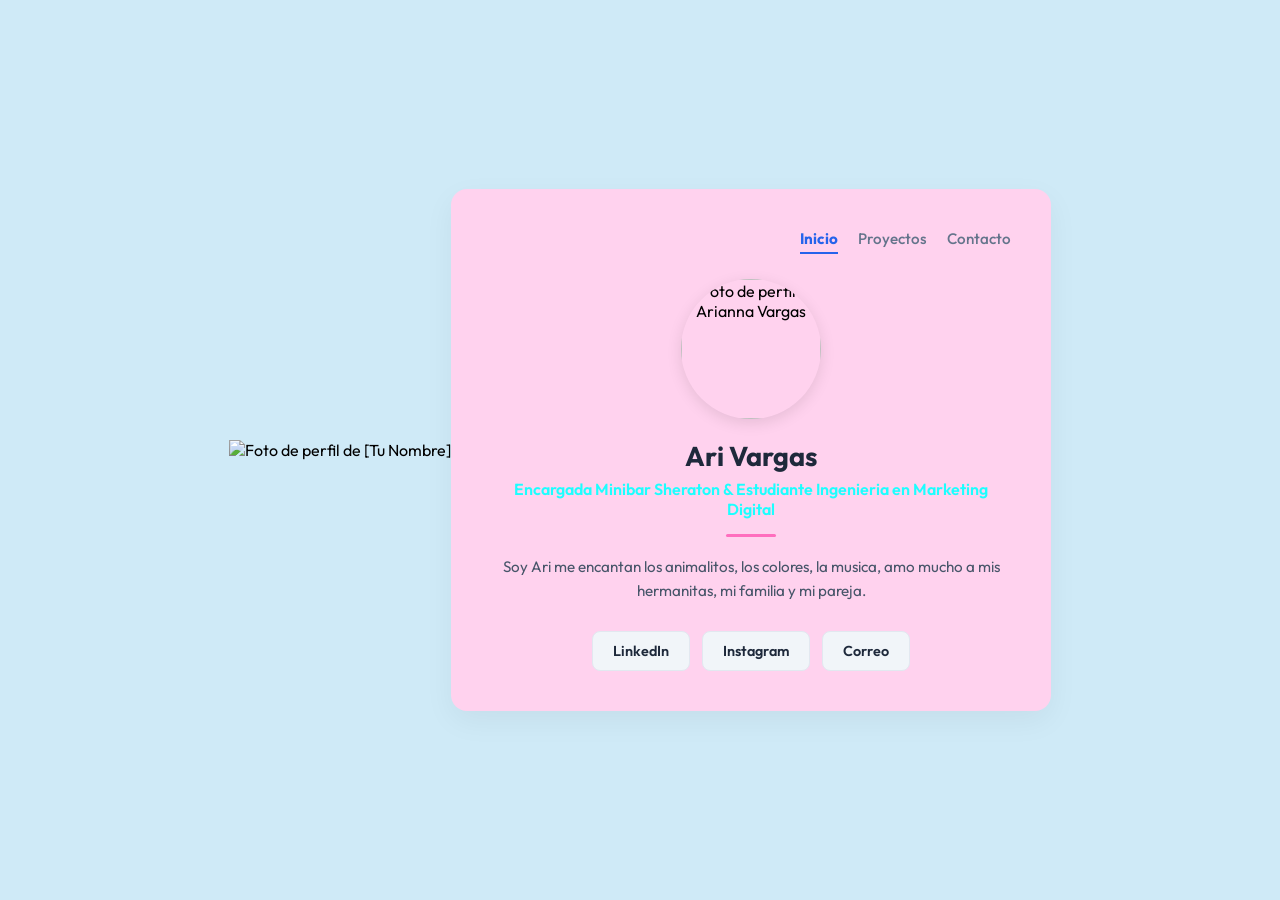
==== index.html @ 576ea756 "feat: agregar foto, datos personales y botones en tarjeta" ====
<img src="img/tu-foto.jpg" alt="Foto de perfil de [Tu Nombre]">


<html lang="es">

<head>
    <meta charset="UTF-8">
    <meta name="viewport" content="width=device-width, initial-scale=1.0">
    <title>Mi Portafolio - Tarjeta de Presentación</title>
    <!-- Vinculación del archivo CSS externo -->
    <link rel="stylesheet" href="css/style.css">
    <!-- Opcional: Tipografía desde Google Fonts (Outfit) -->
    <link rel="preconnect" href="https://fonts.googleapis.com">
    <link rel="preconnect" href="https://fonts.gstatic.com" crossorigin>
    <link href="https://fonts.googleapis.com/css2?family=Outfit:wght@300;400;600;700&display=swap" rel="stylesheet">
</head>

<body>

    <!-- CONTENEDOR CENTRAL (TARJETA) -->
    <main class="card">
        <!-- Menú de Navegación Superior -->
        <nav class="nav-menu">
            <a href="index.html" class="nav-link active">Inicio</a>
            <a href="proyectos.html" class="nav-link">Proyectos</a>
            <a href="contacto.html" class="nav-link">Contacto</a>
        </nav>

        <!-- Foto de perfil -->
        <div id="avatar">
            <img src="img/avatar.jpg" alt="Foto de perfil de Arianna Vargas">
        </div>

        <!-- Nombre, rol y biografía -->
        <div id="bio">
            <h1>Ari Vargas</h1>
            <p class="rol">Encargada Minibar Sheraton & Estudiante Ingenieria en Marketing Digital</p>
            <hr>
            <p class="descripcion">
                Soy Ari me encantan los animalitos, los colores, la musica, amo mucho a mis hermanitas, mi familia y mi
                pareja.

            </p>
        </div>

        <!-- Enlaces y botones -->
        <div id="links">
            <a href="https://linkedin.com" target="_blank" class="btn-link">LinkedIn</a>
            <a href="https://instagram.com" target="_blank" class="btn-link">Instagram</a>
            <a href="mailto:tu-correo@ejemplo.com" class="btn-link">Correo</a>
        </div>




    </main>

</body>

</html>
---- css/style.css ----
/* ==========================================================================
   1. RESET Y ESTILOS GENERALES
   ========================================================================== */
* {
    margin: 0;
    padding: 0;
    box-sizing: border-box;
    /* Permite calcular bordes y paddings dentro del tamaño del elemento */
}

body {
    font-family: 'Outfit', 'Arial', sans-serif;
    background-color: #cfeaf7;
    /* Color de fondo de la página */

    /* ESTRUCTURA DE CENTRADO (FLEXBOX) */
    display: flex;
    justify-content: center;
    /* Centra la tarjeta horizontalmente */
    align-items: center;
    /* Centra la tarjeta verticalmente */

    min-height: 100vh;
    /* Fuerza al body a ocupar todo el alto de la pantalla visible */
    padding: 20px;
    /* Colchón de seguridad para que la tarjeta no choque en celulares */
}

/* ==========================================================================
   2. CONTENEDOR CENTRAL RESPONSIVO (CARD)
   ========================================================================== */
.card {
    background-color: #ffd2ee;

    /* RESPONSIVIDAD */
    width: 90%;
    /* Ocupará el 90% de la pantalla en dispositivos móviles */
    max-width: 600px;
    /* En pantallas grandes, se detendrá y no medirá más de 600px */

    border-radius: 16px;
    box-shadow: 0 10px 30px rgba(0, 0, 0, 0.05);
    /* Sombra suave para dar profundidad */
    padding: 40px;
    text-align: center;
    /* Centra los textos que pongas dentro por defecto */
}

/* ==========================================================================
   3. MENÚ DE NAVEGACIÓN SUPERIOR
   ========================================================================== */
.nav-menu {
    display: flex;
    justify-content: flex-end;
    /* Alinea los enlaces a la derecha */
    gap: 20px;
    /* Espacio entre cada enlace */
    margin-bottom: 25px;
    /* Separación con el avatar */
}

.nav-link {
    text-decoration: none;
    /* Quita el subrayado */
    color: #64748b;
    /* Color gris moderno */
    font-size: 0.95rem;
    font-weight: 500;
    transition: color 0.3s ease;
    padding-bottom: 4px;
}

.nav-link:hover {
    color: #daa6f8;
    /* Color al pasar el mouse */
}

.nav-link.active {
    color: #2563eb;
    font-weight: 700;
    border-bottom: 2px solid #2563eb;
    /* Línea indicadora de página actual */
}

/* ==========================================================================
   4. FOTO DE PERFIL / AVATAR
   ========================================================================== */
#avatar {
    margin: 0 auto 20px;
    /* Centra el contenedor horizontalmente */
    width: 140px;
    /* Tamaño fijo para que no se deforme */
    height: 140px;
}

#avatar img {
    width: 100%;
    height: 100%;
    border-radius: 50%;
    /* Convierte la imagen en círculo perfecto */
    object-fit: cover;
    /* Evita que la foto se estire */
    box-shadow: 0 4px 15px rgba(0, 0, 0, 0.1);
    /* Sombra elegante */
}

/* ==========================================================================
   5. JERARQUÍA DE TEXTOS Y BIOGRAFÍA
   ========================================================================== */
#bio h1 {
    font-size: 1.7rem;
    color: #1e293b;
    /* Azul oscuro / casi negro legible */
    margin-bottom: 6px;
}

#bio .rol {
    font-size: 1rem;
    color: #1cffff;
    /* Color de acento */
    font-weight: 600;
    margin-bottom: 15px;
}

#bio hr {
    width: 50px;
    /* Ancho corto para la línea decorativa */
    height: 3px;
    background-color: #ff6ebe;
    /* Mismo color de acento */
    border: none;
    border-radius: 3px;
    margin: 0 auto 18px;
    /* Centrada */
}

#bio .descripcion {
    font-size: 0.95rem;
    line-height: 1.6;
    /* Espaciado de lectura cómodo */
    color: #475569;
    margin-bottom: 28px;
}

/* ==========================================================================
   6. ENLACES Y BOTONES DE CONTACTO
   ========================================================================== */
#links {
    display: flex;
    justify-content: center;
    gap: 12px;
    flex-wrap: wrap;
}

.btn-link {
    text-decoration: none;
    background-color: #f1f5f9;
    color: #1e293b;
    padding: 10px 20px;
    border-radius: 8px;
    font-size: 0.9rem;
    font-weight: 600;
    border: 1px solid #e2e8f0;
    transition: all 0.3s ease;
}

.btn-link:hover {
    background-color: #ff6ebe;
    /* Combina con tu línea rosada */
    color: #ffffff;
    transform: translateY(-2px);
    box-shadow: 0 4px 12px rgba(255, 110, 190, 0.3);
}
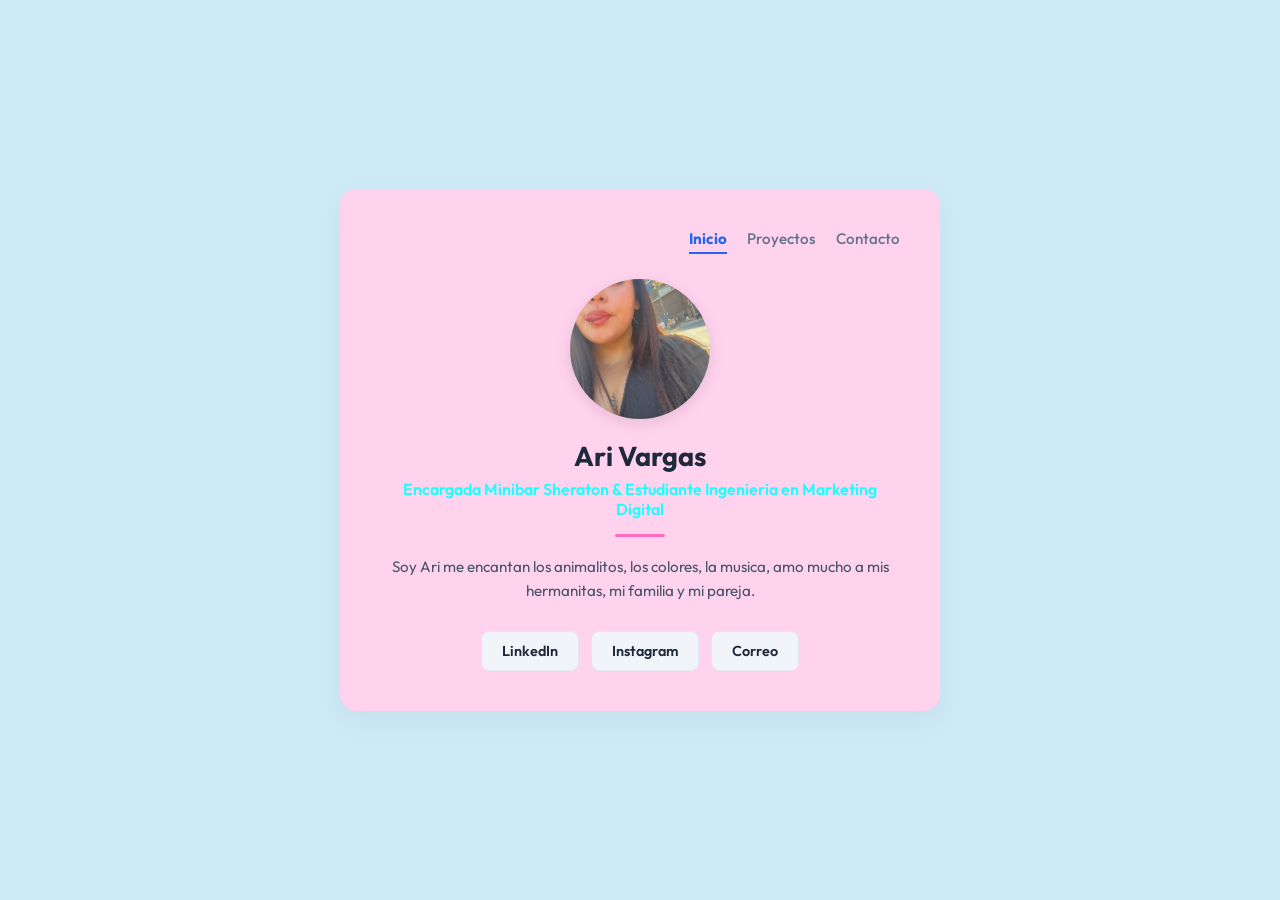
==== commit d1cd2fff: "fix: corregir ruta de foto a avatar.png y limpiar html" ====
--- a/index.html
+++ b/index.html
@@ -1,6 +1,4 @@
-<img src="img/tu-foto.jpg" alt="Foto de perfil de [Tu Nombre]">
-
-
+<!DOCTYPE html>
 <html lang="es">
 
 <head>
@@ -28,7 +26,7 @@
 
         <!-- Foto de perfil -->
         <div id="avatar">
-            <img src="img/avatar.jpg" alt="Foto de perfil de Arianna Vargas">
+            <img src="img/avatar.png" alt="Foto de perfil de Arianna Vargas">
         </div>
 
         <!-- Nombre, rol y biografía -->
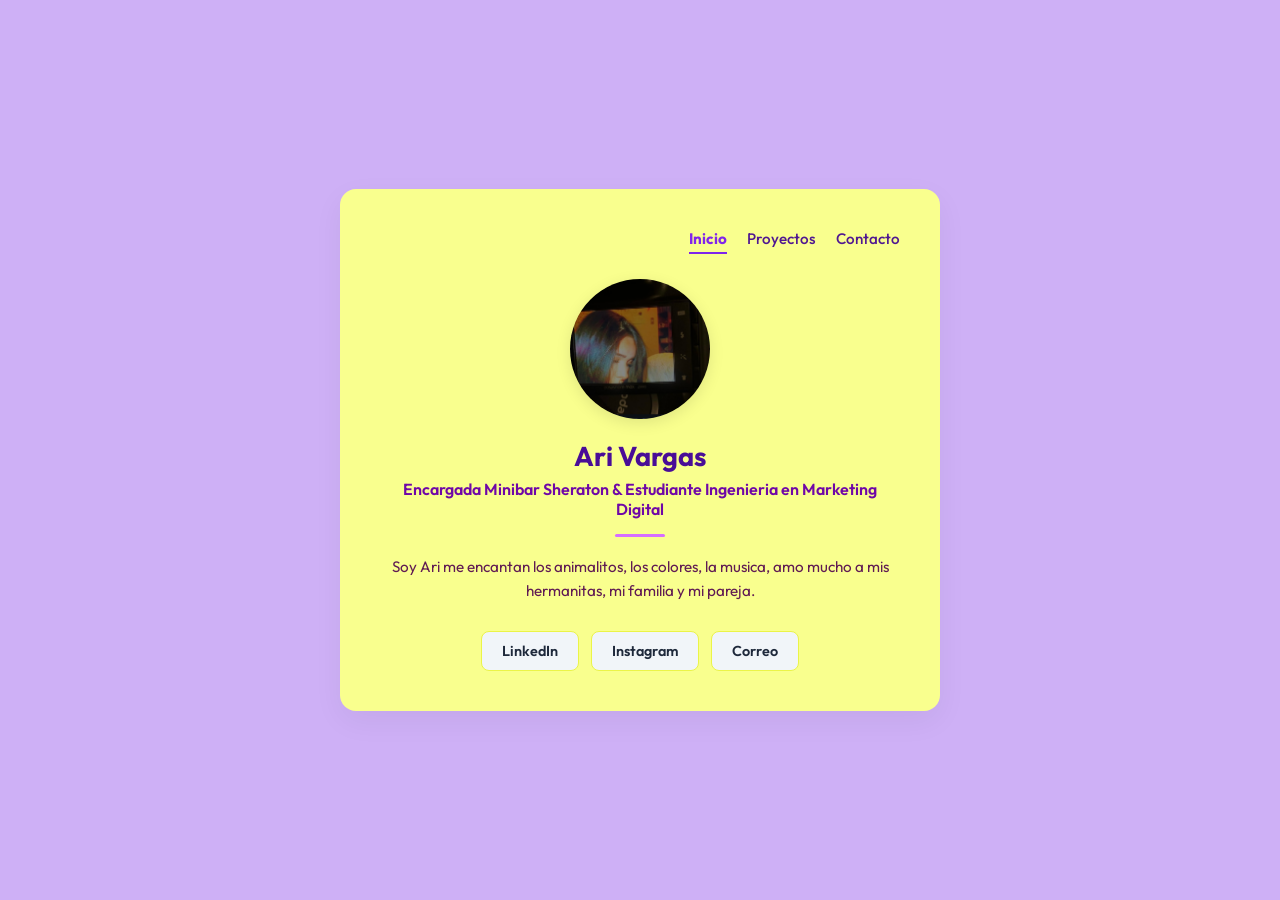
==== commit ee929bc1: "Actualizar colores, enlaces y foto de perfil" ====
--- a/index.html
+++ b/index.html
@@ -26,7 +26,7 @@
 
         <!-- Foto de perfil -->
         <div id="avatar">
-            <img src="img/avatar.png" alt="Foto de perfil de Arianna Vargas">
+            <img src="img/avatar.jpeg" alt="Foto de perfil de Arianna Vargas">
         </div>
 
         <!-- Nombre, rol y biografía -->
@@ -43,9 +43,10 @@
 
         <!-- Enlaces y botones -->
         <div id="links">
-            <a href="https://linkedin.com" target="_blank" class="btn-link">LinkedIn</a>
-            <a href="https://instagram.com" target="_blank" class="btn-link">Instagram</a>
-            <a href="mailto:tu-correo@ejemplo.com" class="btn-link">Correo</a>
+            <a href="https://www.linkedin.com/in/arianna-vargas-jiménez-210b1036b/" target="_blank"
+                class="btn-link">LinkedIn</a>
+            <a href="https://www.instagram.com/mnk.arii/" target="_blank" class="btn-link">Instagram</a>
+            <a href="mailto:ariannavargas1203@gmail.com" class="btn-link">Correo</a>
         </div>
 
 
--- a/css/style.css
+++ b/css/style.css
@@ -10,7 +10,7 @@
 
 body {
     font-family: 'Outfit', 'Arial', sans-serif;
-    background-color: #cfeaf7;
+    background-color: #ceb0f6;
     /* Color de fondo de la página */
 
     /* ESTRUCTURA DE CENTRADO (FLEXBOX) */
@@ -30,7 +30,7 @@
    2. CONTENEDOR CENTRAL RESPONSIVO (CARD)
    ========================================================================== */
 .card {
-    background-color: #ffd2ee;
+    background-color: #f9ff8e;
 
     /* RESPONSIVIDAD */
     width: 90%;
@@ -62,7 +62,7 @@
 .nav-link {
     text-decoration: none;
     /* Quita el subrayado */
-    color: #64748b;
+    color: #501891;
     /* Color gris moderno */
     font-size: 0.95rem;
     font-weight: 500;
@@ -71,14 +71,14 @@
 }
 
 .nav-link:hover {
-    color: #daa6f8;
+    color: #dffb83;
     /* Color al pasar el mouse */
 }
 
 .nav-link.active {
-    color: #2563eb;
+    color: #8125eb;
     font-weight: 700;
-    border-bottom: 2px solid #2563eb;
+    border-bottom: 2px solid #7e25eb;
     /* Línea indicadora de página actual */
 }
 
@@ -109,14 +109,14 @@
    ========================================================================== */
 #bio h1 {
     font-size: 1.7rem;
-    color: #1e293b;
+    color: #490d97;
     /* Azul oscuro / casi negro legible */
     margin-bottom: 6px;
 }
 
 #bio .rol {
     font-size: 1rem;
-    color: #1cffff;
+    color: #6f07a7;
     /* Color de acento */
     font-weight: 600;
     margin-bottom: 15px;
@@ -126,7 +126,7 @@
     width: 50px;
     /* Ancho corto para la línea decorativa */
     height: 3px;
-    background-color: #ff6ebe;
+    background-color: #d66eff;
     /* Mismo color de acento */
     border: none;
     border-radius: 3px;
@@ -138,7 +138,7 @@
     font-size: 0.95rem;
     line-height: 1.6;
     /* Espaciado de lectura cómodo */
-    color: #475569;
+    color: #601b53;
     margin-bottom: 28px;
 }
 
@@ -160,12 +160,12 @@
     border-radius: 8px;
     font-size: 0.9rem;
     font-weight: 600;
-    border: 1px solid #e2e8f0;
+    border: 1px solid #ebf448;
     transition: all 0.3s ease;
 }
 
 .btn-link:hover {
-    background-color: #ff6ebe;
+    background-color: #5c0c63;
     /* Combina con tu línea rosada */
     color: #ffffff;
     transform: translateY(-2px);
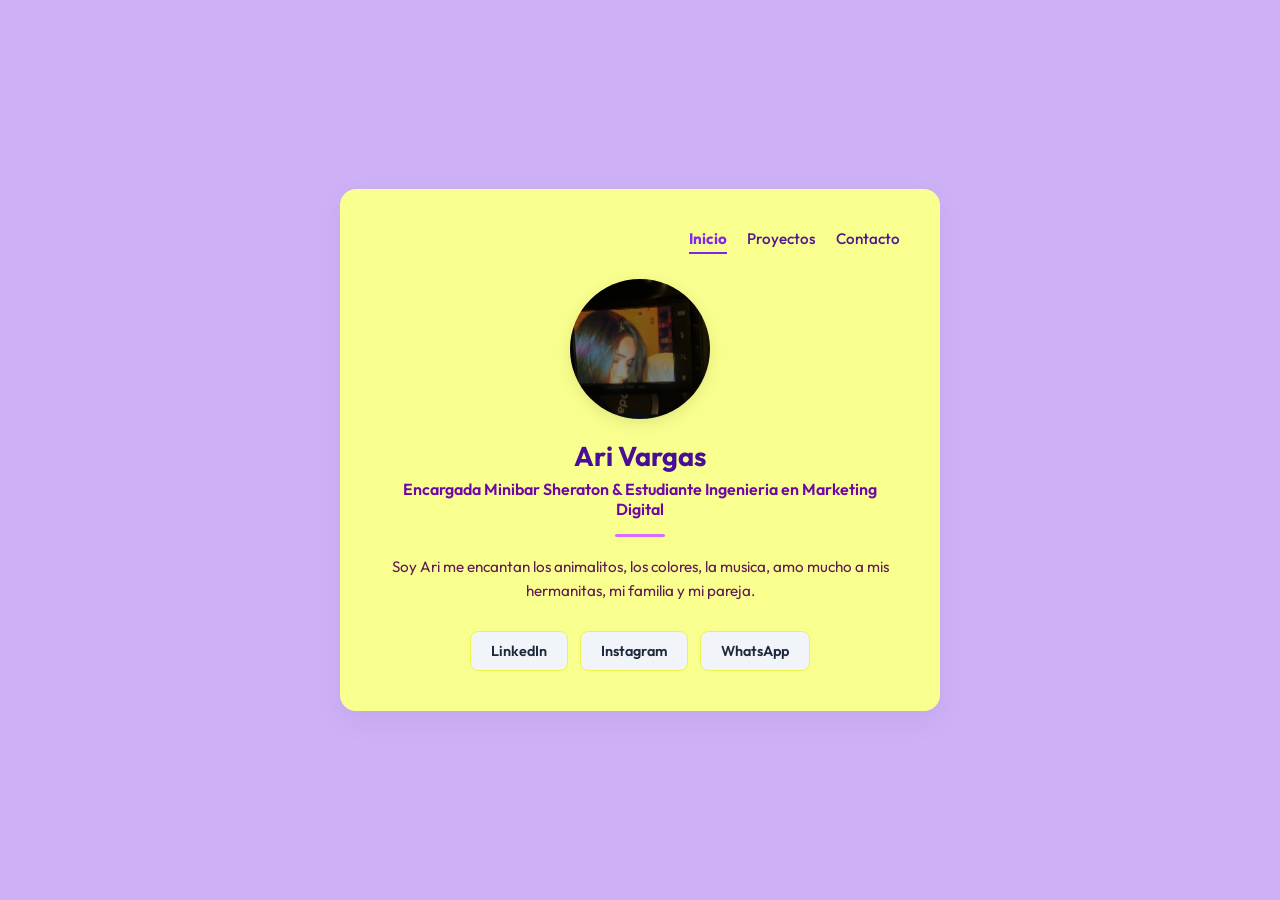
==== commit 67d19fe4: "actualizar estilos y enlaces" ====
--- a/index.html
+++ b/index.html
@@ -46,7 +46,7 @@
             <a href="https://www.linkedin.com/in/arianna-vargas-jiménez-210b1036b/" target="_blank"
                 class="btn-link">LinkedIn</a>
             <a href="https://www.instagram.com/mnk.arii/" target="_blank" class="btn-link">Instagram</a>
-            <a href="mailto:ariannavargas1203@gmail.com" class="btn-link">Correo</a>
+            <a href="https://wa.me/56926053711" target="_blank" class="btn-link">WhatsApp</a>
         </div>
 
 
--- a/css/style.css
+++ b/css/style.css
@@ -1,173 +1,390 @@
-/* ==========================================================================
-   1. RESET Y ESTILOS GENERALES
-   ========================================================================== */
-* {
-    margin: 0;
-    padding: 0;
-    box-sizing: border-box;
-    /* Permite calcular bordes y paddings dentro del tamaño del elemento */
-}
-
-body {
-    font-family: 'Outfit', 'Arial', sans-serif;
-    background-color: #ceb0f6;
-    /* Color de fondo de la página */
-
-    /* ESTRUCTURA DE CENTRADO (FLEXBOX) */
-    display: flex;
-    justify-content: center;
-    /* Centra la tarjeta horizontalmente */
-    align-items: center;
-    /* Centra la tarjeta verticalmente */
-
-    min-height: 100vh;
-    /* Fuerza al body a ocupar todo el alto de la pantalla visible */
-    padding: 20px;
-    /* Colchón de seguridad para que la tarjeta no choque en celulares */
-}
-
-/* ==========================================================================
-   2. CONTENEDOR CENTRAL RESPONSIVO (CARD)
-   ========================================================================== */
-.card {
-    background-color: #f9ff8e;
-
-    /* RESPONSIVIDAD */
-    width: 90%;
-    /* Ocupará el 90% de la pantalla en dispositivos móviles */
-    max-width: 600px;
-    /* En pantallas grandes, se detendrá y no medirá más de 600px */
-
-    border-radius: 16px;
-    box-shadow: 0 10px 30px rgba(0, 0, 0, 0.05);
-    /* Sombra suave para dar profundidad */
-    padding: 40px;
-    text-align: center;
-    /* Centra los textos que pongas dentro por defecto */
-}
-
-/* ==========================================================================
-   3. MENÚ DE NAVEGACIÓN SUPERIOR
-   ========================================================================== */
-.nav-menu {
-    display: flex;
-    justify-content: flex-end;
-    /* Alinea los enlaces a la derecha */
-    gap: 20px;
-    /* Espacio entre cada enlace */
-    margin-bottom: 25px;
-    /* Separación con el avatar */
-}
-
-.nav-link {
-    text-decoration: none;
-    /* Quita el subrayado */
-    color: #501891;
-    /* Color gris moderno */
-    font-size: 0.95rem;
-    font-weight: 500;
-    transition: color 0.3s ease;
-    padding-bottom: 4px;
-}
-
-.nav-link:hover {
-    color: #dffb83;
-    /* Color al pasar el mouse */
-}
-
-.nav-link.active {
-    color: #8125eb;
-    font-weight: 700;
-    border-bottom: 2px solid #7e25eb;
-    /* Línea indicadora de página actual */
-}
-
-/* ==========================================================================
-   4. FOTO DE PERFIL / AVATAR
-   ========================================================================== */
-#avatar {
-    margin: 0 auto 20px;
-    /* Centra el contenedor horizontalmente */
-    width: 140px;
-    /* Tamaño fijo para que no se deforme */
-    height: 140px;
-}
-
-#avatar img {
-    width: 100%;
-    height: 100%;
-    border-radius: 50%;
-    /* Convierte la imagen en círculo perfecto */
-    object-fit: cover;
-    /* Evita que la foto se estire */
-    box-shadow: 0 4px 15px rgba(0, 0, 0, 0.1);
-    /* Sombra elegante */
-}
-
-/* ==========================================================================
-   5. JERARQUÍA DE TEXTOS Y BIOGRAFÍA
-   ========================================================================== */
-#bio h1 {
-    font-size: 1.7rem;
-    color: #490d97;
-    /* Azul oscuro / casi negro legible */
-    margin-bottom: 6px;
-}
-
-#bio .rol {
-    font-size: 1rem;
-    color: #6f07a7;
-    /* Color de acento */
-    font-weight: 600;
-    margin-bottom: 15px;
-}
-
-#bio hr {
-    width: 50px;
-    /* Ancho corto para la línea decorativa */
-    height: 3px;
-    background-color: #d66eff;
-    /* Mismo color de acento */
-    border: none;
-    border-radius: 3px;
-    margin: 0 auto 18px;
-    /* Centrada */
-}
-
-#bio .descripcion {
-    font-size: 0.95rem;
-    line-height: 1.6;
-    /* Espaciado de lectura cómodo */
-    color: #601b53;
-    margin-bottom: 28px;
-}
-
-/* ==========================================================================
-   6. ENLACES Y BOTONES DE CONTACTO
-   ========================================================================== */
-#links {
-    display: flex;
-    justify-content: center;
-    gap: 12px;
-    flex-wrap: wrap;
-}
-
-.btn-link {
-    text-decoration: none;
-    background-color: #f1f5f9;
-    color: #1e293b;
-    padding: 10px 20px;
-    border-radius: 8px;
-    font-size: 0.9rem;
-    font-weight: 600;
-    border: 1px solid #ebf448;
-    transition: all 0.3s ease;
-}
-
-.btn-link:hover {
-    background-color: #5c0c63;
-    /* Combina con tu línea rosada */
-    color: #ffffff;
-    transform: translateY(-2px);
-    box-shadow: 0 4px 12px rgba(255, 110, 190, 0.3);
-}+/* ==========================================================================
+   1. RESET Y ESTILOS GENERALES
+   ========================================================================== */
+* {
+    margin: 0;
+    padding: 0;
+    box-sizing: border-box;
+    /* Permite calcular bordes y paddings dentro del tamaño del elemento */
+}
+
+body {
+    font-family: 'Outfit', 'Arial', sans-serif;
+    background-color: #ceb0f6;
+    /* Color de fondo de la página */
+
+    /* ESTRUCTURA DE CENTRADO (FLEXBOX) */
+    display: flex;
+    justify-content: center;
+    /* Centra la tarjeta horizontalmente */
+    align-items: center;
+    /* Centra la tarjeta verticalmente */
+
+    min-height: 100vh;
+    /* Fuerza al body a ocupar todo el alto de la pantalla visible */
+    padding: 20px;
+    /* Colchón de seguridad para que la tarjeta no choque en celulares */
+}
+
+/* ==========================================================================
+   2. CONTENEDOR CENTRAL RESPONSIVO (CARD)
+   ========================================================================== */
+.card {
+    background-color: #f9ff8e;
+
+    /* RESPONSIVIDAD */
+    width: 90%;
+    /* Ocupará el 90% de la pantalla en dispositivos móviles */
+    max-width: 600px;
+    /* En pantallas grandes, se detendrá y no medirá más de 600px */
+
+    border-radius: 16px;
+    box-shadow: 0 10px 30px rgba(0, 0, 0, 0.05);
+    /* Sombra suave para dar profundidad */
+    padding: 40px;
+    text-align: center;
+    /* Centra los textos que pongas dentro por defecto */
+}
+
+/* ==========================================================================
+   3. MENÚ DE NAVEGACIÓN SUPERIOR
+   ========================================================================== */
+.nav-menu {
+    display: flex;
+    justify-content: flex-end;
+    /* Alinea los enlaces a la derecha */
+    gap: 20px;
+    /* Espacio entre cada enlace */
+    margin-bottom: 25px;
+    /* Separación con el avatar */
+}
+
+.nav-link {
+    text-decoration: none;
+    /* Quita el subrayado */
+    color: #501891;
+    /* Color gris moderno */
+    font-size: 0.95rem;
+    font-weight: 500;
+    transition: color 0.3s ease;
+    padding-bottom: 4px;
+}
+
+.nav-link:hover {
+    color: #dffb83;
+    /* Color al pasar el mouse */
+}
+
+.nav-link.active {
+    color: #8125eb;
+    font-weight: 700;
+    border-bottom: 2px solid #7e25eb;
+    /* Línea indicadora de página actual */
+}
+
+/* ==========================================================================
+   4. FOTO DE PERFIL / AVATAR
+   ========================================================================== */
+#avatar {
+    margin: 0 auto 20px;
+    /* Centra el contenedor horizontalmente */
+    width: 140px;
+    /* Tamaño fijo para que no se deforme */
+    height: 140px;
+}
+
+#avatar img {
+    width: 100%;
+    height: 100%;
+    border-radius: 50%;
+    /* Convierte la imagen en círculo perfecto */
+    object-fit: cover;
+    /* Evita que la foto se estire */
+    box-shadow: 0 4px 15px rgba(0, 0, 0, 0.1);
+    /* Sombra elegante */
+}
+
+/* ==========================================================================
+   5. JERARQUÍA DE TEXTOS Y BIOGRAFÍA
+   ========================================================================== */
+#bio h1 {
+    font-size: 1.7rem;
+    color: #490d97;
+    /* Azul oscuro / casi negro legible */
+    margin-bottom: 6px;
+}
+
+#bio .rol {
+    font-size: 1rem;
+    color: #6f07a7;
+    /* Color de acento */
+    font-weight: 600;
+    margin-bottom: 15px;
+}
+
+#bio hr {
+    width: 50px;
+    /* Ancho corto para la línea decorativa */
+    height: 3px;
+    background-color: #d66eff;
+    /* Mismo color de acento */
+    border: none;
+    border-radius: 3px;
+    margin: 0 auto 18px;
+    /* Centrada */
+}
+
+#bio .descripcion {
+    font-size: 0.95rem;
+    line-height: 1.6;
+    /* Espaciado de lectura cómodo */
+    color: #601b53;
+    margin-bottom: 28px;
+}
+
+/* ==========================================================================
+   6. ENLACES Y BOTONES DE CONTACTO
+   ========================================================================== */
+#links {
+    display: flex;
+    justify-content: center;
+    gap: 12px;
+    flex-wrap: wrap;
+}
+
+.btn-link {
+    text-decoration: none;
+    background-color: #f1f5f9;
+    color: #1e293b;
+    padding: 10px 20px;
+    border-radius: 8px;
+    font-size: 0.9rem;
+    font-weight: 600;
+    border: 1px solid #ebf448;
+    transition: all 0.3s ease;
+}
+
+.btn-link:hover {
+    background-color: #5c0c63;
+    /* Combina con tu línea rosada */
+    color: #ffffff;
+    transform: translateY(-2px);
+    box-shadow: 0 4px 12px rgba(255, 110, 190, 0.3);
+}
+
+/* ==========================================================================
+   7. SECCIÓN DE PROYECTOS (proyectos.html)
+   ========================================================================== */
+.card-proyectos {
+    max-width: 950px;
+    width: 95%;
+    margin: 20px auto;
+}
+
+.projects-container h2 {
+    font-size: 1.8rem;
+    color: #490d97;
+    margin-bottom: 8px;
+}
+
+.projects-container hr.divider {
+    width: 60px;
+    height: 3px;
+    background-color: #d66eff;
+    border: none;
+    border-radius: 3px;
+    margin: 0 auto 16px;
+}
+
+.section-desc {
+    font-size: 0.95rem;
+    color: #601b53;
+    line-height: 1.5;
+    max-width: 650px;
+    margin: 0 auto 28px;
+}
+
+/* Cuadrícula de proyectos */
+.projects-grid {
+    display: grid;
+    grid-template-columns: repeat(auto-fit, minmax(260px, 1fr));
+    gap: 22px;
+    text-align: left;
+}
+
+/* Tarjeta individual de proyecto */
+.project-card {
+    background-color: #ffffff;
+    border-radius: 14px;
+    overflow: hidden;
+    box-shadow: 0 5px 20px rgba(80, 24, 145, 0.08);
+    display: flex;
+    flex-direction: column;
+    transition: transform 0.3s ease, box-shadow 0.3s ease;
+    border: 1px solid rgba(214, 110, 255, 0.2);
+}
+
+.project-card:hover {
+    transform: translateY(-6px);
+    box-shadow: 0 12px 30px rgba(80, 24, 145, 0.16);
+}
+
+.project-card img {
+    width: 100%;
+    height: 170px;
+    object-fit: cover;
+    display: block;
+    transition: transform 0.4s ease;
+}
+
+.project-card:hover img {
+    transform: scale(1.02);
+}
+
+.project-info {
+    padding: 20px;
+    display: flex;
+    flex-direction: column;
+    flex-grow: 1;
+    justify-content: space-between;
+}
+
+.project-tag {
+    display: inline-block;
+    align-self: flex-start;
+    background-color: #f1e4ff;
+    color: #6f07a7;
+    font-size: 0.75rem;
+    font-weight: 700;
+    padding: 3px 10px;
+    border-radius: 12px;
+    margin-bottom: 10px;
+    text-transform: uppercase;
+    letter-spacing: 0.5px;
+}
+
+.project-info h3 {
+    font-size: 1.15rem;
+    color: #490d97;
+    margin-bottom: 8px;
+    line-height: 1.3;
+}
+
+.project-info p {
+    font-size: 0.88rem;
+    color: #601b53;
+    line-height: 1.55;
+    margin-bottom: 18px;
+    flex-grow: 1;
+}
+
+.project-card .btn-link {
+    align-self: stretch;
+    text-align: center;
+    display: block;
+}
+
+/* ==========================================================================
+   8. SECCIÓN DE CONTACTO (contacto.html)
+   ========================================================================== */
+.card-contacto {
+    max-width: 600px;
+    width: 90%;
+}
+
+.contact-container h2 {
+    font-size: 1.8rem;
+    color: #490d97;
+    margin-bottom: 8px;
+}
+
+.contact-container hr.divider {
+    width: 60px;
+    height: 3px;
+    background-color: #d66eff;
+    border: none;
+    border-radius: 3px;
+    margin: 0 auto 16px;
+}
+
+.contact-form {
+    display: flex;
+    flex-direction: column;
+    gap: 16px;
+    text-align: left;
+    margin-top: 20px;
+}
+
+.form-group {
+    display: flex;
+    flex-direction: column;
+    gap: 6px;
+}
+
+.form-group label {
+    font-size: 0.9rem;
+    font-weight: 600;
+    color: #490d97;
+}
+
+.form-group input,
+.form-group textarea {
+    width: 100%;
+    padding: 12px 14px;
+    border-radius: 8px;
+    border: 1px solid #d4c2ee;
+    font-family: 'Outfit', sans-serif;
+    font-size: 0.95rem;
+    background-color: #ffffff;
+    color: #333333;
+    transition: border-color 0.3s ease, box-shadow 0.3s ease;
+}
+
+.form-group input:focus,
+.form-group textarea:focus {
+    outline: none;
+    border-color: #8125eb;
+    box-shadow: 0 0 0 3px rgba(129, 37, 235, 0.2);
+}
+
+.btn-submit {
+    background-color: #6f07a7;
+    color: #ffffff;
+    padding: 12px 24px;
+    border: none;
+    border-radius: 8px;
+    font-size: 0.95rem;
+    font-weight: 600;
+    cursor: pointer;
+    transition: background-color 0.3s ease, transform 0.2s ease, box-shadow 0.3s ease;
+    margin-top: 8px;
+}
+
+.btn-submit:hover {
+    background-color: #501891;
+    transform: translateY(-2px);
+    box-shadow: 0 6px 15px rgba(80, 24, 145, 0.3);
+}
+
+/* ==========================================================================
+   9. RESPONSIVE DESIGN
+   ========================================================================== */
+@media (max-width: 768px) {
+    body {
+        padding: 12px;
+    }
+
+    .card {
+        padding: 28px 20px;
+        width: 100%;
+    }
+
+    .nav-menu {
+        justify-content: center;
+        gap: 15px;
+    }
+
+    .projects-grid {
+        grid-template-columns: 1fr;
+    }
+}
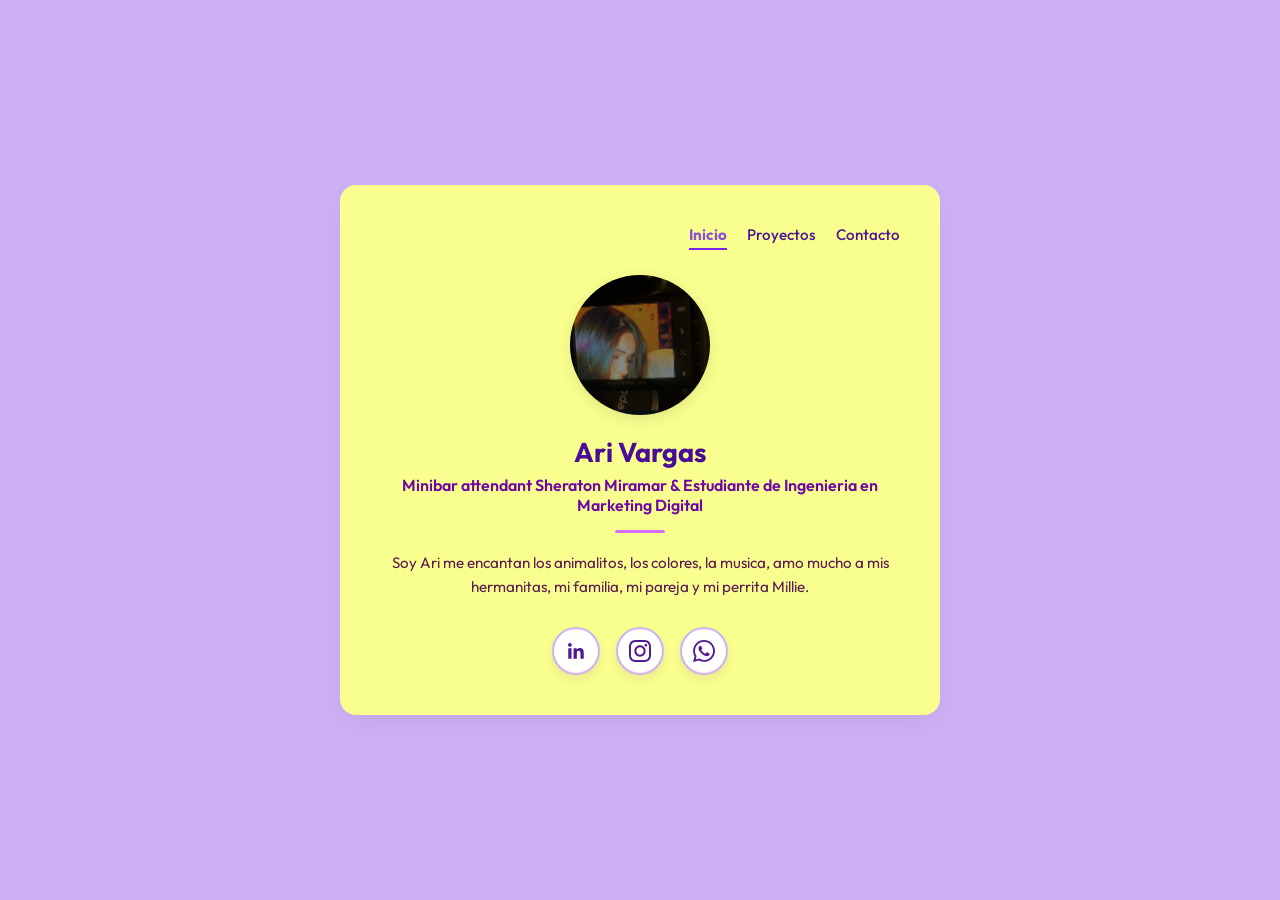
==== commit e5975140: "Actualizar biografia, proyectos y agregar botones circulares de redes sociales" ====
--- a/index.html
+++ b/index.html
@@ -32,21 +32,38 @@
         <!-- Nombre, rol y biografía -->
         <div id="bio">
             <h1>Ari Vargas</h1>
-            <p class="rol">Encargada Minibar Sheraton & Estudiante Ingenieria en Marketing Digital</p>
+            <p class="rol">Minibar attendant Sheraton Miramar & Estudiante de Ingenieria en Marketing Digital</p>
             <hr>
             <p class="descripcion">
-                Soy Ari me encantan los animalitos, los colores, la musica, amo mucho a mis hermanitas, mi familia y mi
-                pareja.
+                Soy Ari me encantan los animalitos, los colores, la musica, amo mucho a mis hermanitas, mi familia, mi
+                pareja y mi perrita Millie.
 
             </p>
         </div>
 
-        <!-- Enlaces y botones -->
+        <!-- Enlaces y botones de redes sociales -->
         <div id="links">
             <a href="https://www.linkedin.com/in/arianna-vargas-jiménez-210b1036b/" target="_blank"
-                class="btn-link">LinkedIn</a>
-            <a href="https://www.instagram.com/mnk.arii/" target="_blank" class="btn-link">Instagram</a>
-            <a href="https://wa.me/56926053711" target="_blank" class="btn-link">WhatsApp</a>
+                class="btn-social linkedin" aria-label="LinkedIn" title="LinkedIn">
+                <svg xmlns="http://www.w3.org/2000/svg" width="22" height="22" viewBox="0 0 24 24" fill="currentColor">
+                    <path
+                        d="M20.447 20.452h-3.554v-5.569c0-1.328-.027-3.037-1.852-3.037-1.853 0-2.136 1.445-2.136 2.939v5.667H9.351V9h3.414v1.561h.046c.477-.9 1.637-1.85 3.37-1.85 3.601 0 4.267 2.37 4.267 5.455v6.286zM5.337 7.433c-1.144 0-2.063-.926-2.063-2.065 0-1.138.92-2.063 2.063-2.063 1.14 0 2.064.925 2.064 2.063 0 1.139-.925 2.065-2.064 2.065zm1.782 13.019H3.555V9h3.564v11.452z" />
+                </svg>
+            </a>
+            <a href="https://www.instagram.com/mnk.arii/" target="_blank" class="btn-social instagram"
+                aria-label="Instagram" title="Instagram">
+                <svg xmlns="http://www.w3.org/2000/svg" width="22" height="22" viewBox="0 0 24 24" fill="currentColor">
+                    <path
+                        d="M12 2.163c3.204 0 3.584.012 4.85.07 3.252.148 4.771 1.691 4.919 4.919.058 1.265.069 1.645.069 4.849 0 3.205-.012 3.584-.069 4.849-.149 3.225-1.664 4.771-4.919 4.919-1.266.058-1.644.07-4.85.07-3.204 0-3.584-.012-4.849-.07-3.26-.149-4.771-1.699-4.919-4.92-.058-1.265-.07-1.644-.07-4.849 0-3.204.013-3.583.07-4.849.149-3.227 1.664-4.771 4.919-4.919 1.266-.057 1.645-.069 4.849-.069zm0-2.163c-3.259 0-3.667.014-4.947.072-4.358.2-6.78 2.618-6.98 6.98-.059 1.281-.073 1.689-.073 4.948 0 3.259.014 3.668.072 4.948.2 4.358 2.618 6.78 6.98 6.98 1.281.058 1.689.072 4.948.072 3.259 0 3.668-.014 4.948-.072 4.354-.2 6.782-2.618 6.979-6.98.059-1.28.073-1.689.073-4.948 0-3.259-.014-3.667-.072-4.947-.196-4.354-2.617-6.78-6.979-6.98-1.281-.059-1.69-.073-4.949-.073zm0 5.838c-3.403 0-6.162 2.759-6.162 6.162s2.759 6.163 6.162 6.163 6.162-2.759 6.162-6.163c0-3.403-2.759-6.162-6.162-6.162zm0 10.162c-2.209 0-4-1.79-4-4 0-2.209 1.791-4 4-4s4 1.791 4 4c0 2.21-1.791 4-4 4zm6.406-11.845c-.796 0-1.441.645-1.441 1.44s.645 1.44 1.441 1.44c.795 0 1.439-.645 1.439-1.44s-.644-1.44-1.439-1.44z" />
+                </svg>
+            </a>
+            <a href="https://wa.me/56926053711" target="_blank" class="btn-social whatsapp" aria-label="WhatsApp"
+                title="WhatsApp">
+                <svg xmlns="http://www.w3.org/2000/svg" width="22" height="22" viewBox="0 0 24 24" fill="currentColor">
+                    <path
+                        d="M.057 24l1.687-6.163c-1.041-1.804-1.588-3.849-1.587-5.946.003-6.556 5.338-11.891 11.893-11.891 3.181.001 6.167 1.24 8.413 3.488 2.245 2.248 3.481 5.236 3.48 8.414-.003 6.557-5.338 11.892-11.893 11.892-1.99-.001-3.951-.5-5.688-1.448l-6.305 1.654zm6.597-3.807c1.676.995 3.276 1.591 5.392 1.592 5.448 0 9.886-4.434 9.889-9.885.002-5.462-4.415-9.89-9.881-9.892-5.452 0-9.887 4.434-9.889 9.884-.001 2.225.651 3.891 1.746 5.634l-.999 3.648 3.742-.981zm11.387-5.464c-.074-.124-.272-.198-.57-.347-.297-.149-1.758-.868-2.031-.967-.272-.099-.47-.149-.669.149-.198.297-.768.967-.941 1.165-.173.198-.347.223-.644.074-.297-.149-1.255-.462-2.39-1.475-.883-.788-1.48-1.761-1.653-2.059-.173-.297-.018-.458.13-.606.134-.133.297-.347.446-.521.151-.172.2-.296.3-.495.099-.198.05-.372-.025-.521-.075-.148-.669-1.611-.916-2.206-.242-.579-.487-.501-.669-.51l-.57-.01c-.198 0-.52.074-.792.372s-1.04 1.016-1.04 2.479 1.065 2.876 1.213 3.074c.149.198 2.095 3.2 5.076 4.487.709.306 1.263.489 1.694.626.712.226 1.36.194 1.872.118.571-.085 1.758-.719 2.006-1.413.248-.695.248-1.29.173-1.414z" />
+                </svg>
+            </a>
         </div>
 
 
--- a/css/style.css
+++ b/css/style.css
@@ -1,390 +1,438 @@
-/* ==========================================================================
-   1. RESET Y ESTILOS GENERALES
-   ========================================================================== */
-* {
-    margin: 0;
-    padding: 0;
-    box-sizing: border-box;
-    /* Permite calcular bordes y paddings dentro del tamaño del elemento */
-}
-
-body {
-    font-family: 'Outfit', 'Arial', sans-serif;
-    background-color: #ceb0f6;
-    /* Color de fondo de la página */
-
-    /* ESTRUCTURA DE CENTRADO (FLEXBOX) */
-    display: flex;
-    justify-content: center;
-    /* Centra la tarjeta horizontalmente */
-    align-items: center;
-    /* Centra la tarjeta verticalmente */
-
-    min-height: 100vh;
-    /* Fuerza al body a ocupar todo el alto de la pantalla visible */
-    padding: 20px;
-    /* Colchón de seguridad para que la tarjeta no choque en celulares */
-}
-
-/* ==========================================================================
-   2. CONTENEDOR CENTRAL RESPONSIVO (CARD)
-   ========================================================================== */
-.card {
-    background-color: #f9ff8e;
-
-    /* RESPONSIVIDAD */
-    width: 90%;
-    /* Ocupará el 90% de la pantalla en dispositivos móviles */
-    max-width: 600px;
-    /* En pantallas grandes, se detendrá y no medirá más de 600px */
-
-    border-radius: 16px;
-    box-shadow: 0 10px 30px rgba(0, 0, 0, 0.05);
-    /* Sombra suave para dar profundidad */
-    padding: 40px;
-    text-align: center;
-    /* Centra los textos que pongas dentro por defecto */
-}
-
-/* ==========================================================================
-   3. MENÚ DE NAVEGACIÓN SUPERIOR
-   ========================================================================== */
-.nav-menu {
-    display: flex;
-    justify-content: flex-end;
-    /* Alinea los enlaces a la derecha */
-    gap: 20px;
-    /* Espacio entre cada enlace */
-    margin-bottom: 25px;
-    /* Separación con el avatar */
-}
-
-.nav-link {
-    text-decoration: none;
-    /* Quita el subrayado */
-    color: #501891;
-    /* Color gris moderno */
-    font-size: 0.95rem;
-    font-weight: 500;
-    transition: color 0.3s ease;
-    padding-bottom: 4px;
-}
-
-.nav-link:hover {
-    color: #dffb83;
-    /* Color al pasar el mouse */
-}
-
-.nav-link.active {
-    color: #8125eb;
-    font-weight: 700;
-    border-bottom: 2px solid #7e25eb;
-    /* Línea indicadora de página actual */
-}
-
-/* ==========================================================================
-   4. FOTO DE PERFIL / AVATAR
-   ========================================================================== */
-#avatar {
-    margin: 0 auto 20px;
-    /* Centra el contenedor horizontalmente */
-    width: 140px;
-    /* Tamaño fijo para que no se deforme */
-    height: 140px;
-}
-
-#avatar img {
-    width: 100%;
-    height: 100%;
-    border-radius: 50%;
-    /* Convierte la imagen en círculo perfecto */
-    object-fit: cover;
-    /* Evita que la foto se estire */
-    box-shadow: 0 4px 15px rgba(0, 0, 0, 0.1);
-    /* Sombra elegante */
-}
-
-/* ==========================================================================
-   5. JERARQUÍA DE TEXTOS Y BIOGRAFÍA
-   ========================================================================== */
-#bio h1 {
-    font-size: 1.7rem;
-    color: #490d97;
-    /* Azul oscuro / casi negro legible */
-    margin-bottom: 6px;
-}
-
-#bio .rol {
-    font-size: 1rem;
-    color: #6f07a7;
-    /* Color de acento */
-    font-weight: 600;
-    margin-bottom: 15px;
-}
-
-#bio hr {
-    width: 50px;
-    /* Ancho corto para la línea decorativa */
-    height: 3px;
-    background-color: #d66eff;
-    /* Mismo color de acento */
-    border: none;
-    border-radius: 3px;
-    margin: 0 auto 18px;
-    /* Centrada */
-}
-
-#bio .descripcion {
-    font-size: 0.95rem;
-    line-height: 1.6;
-    /* Espaciado de lectura cómodo */
-    color: #601b53;
-    margin-bottom: 28px;
-}
-
-/* ==========================================================================
-   6. ENLACES Y BOTONES DE CONTACTO
-   ========================================================================== */
-#links {
-    display: flex;
-    justify-content: center;
-    gap: 12px;
-    flex-wrap: wrap;
-}
-
-.btn-link {
-    text-decoration: none;
-    background-color: #f1f5f9;
-    color: #1e293b;
-    padding: 10px 20px;
-    border-radius: 8px;
-    font-size: 0.9rem;
-    font-weight: 600;
-    border: 1px solid #ebf448;
-    transition: all 0.3s ease;
-}
-
-.btn-link:hover {
-    background-color: #5c0c63;
-    /* Combina con tu línea rosada */
-    color: #ffffff;
-    transform: translateY(-2px);
-    box-shadow: 0 4px 12px rgba(255, 110, 190, 0.3);
-}
-
-/* ==========================================================================
-   7. SECCIÓN DE PROYECTOS (proyectos.html)
-   ========================================================================== */
-.card-proyectos {
-    max-width: 950px;
-    width: 95%;
-    margin: 20px auto;
-}
-
-.projects-container h2 {
-    font-size: 1.8rem;
-    color: #490d97;
-    margin-bottom: 8px;
-}
-
-.projects-container hr.divider {
-    width: 60px;
-    height: 3px;
-    background-color: #d66eff;
-    border: none;
-    border-radius: 3px;
-    margin: 0 auto 16px;
-}
-
-.section-desc {
-    font-size: 0.95rem;
-    color: #601b53;
-    line-height: 1.5;
-    max-width: 650px;
-    margin: 0 auto 28px;
-}
-
-/* Cuadrícula de proyectos */
-.projects-grid {
-    display: grid;
-    grid-template-columns: repeat(auto-fit, minmax(260px, 1fr));
-    gap: 22px;
-    text-align: left;
-}
-
-/* Tarjeta individual de proyecto */
-.project-card {
-    background-color: #ffffff;
-    border-radius: 14px;
-    overflow: hidden;
-    box-shadow: 0 5px 20px rgba(80, 24, 145, 0.08);
-    display: flex;
-    flex-direction: column;
-    transition: transform 0.3s ease, box-shadow 0.3s ease;
-    border: 1px solid rgba(214, 110, 255, 0.2);
-}
-
-.project-card:hover {
-    transform: translateY(-6px);
-    box-shadow: 0 12px 30px rgba(80, 24, 145, 0.16);
-}
-
-.project-card img {
-    width: 100%;
-    height: 170px;
-    object-fit: cover;
-    display: block;
-    transition: transform 0.4s ease;
-}
-
-.project-card:hover img {
-    transform: scale(1.02);
-}
-
-.project-info {
-    padding: 20px;
-    display: flex;
-    flex-direction: column;
-    flex-grow: 1;
-    justify-content: space-between;
-}
-
-.project-tag {
-    display: inline-block;
-    align-self: flex-start;
-    background-color: #f1e4ff;
-    color: #6f07a7;
-    font-size: 0.75rem;
-    font-weight: 700;
-    padding: 3px 10px;
-    border-radius: 12px;
-    margin-bottom: 10px;
-    text-transform: uppercase;
-    letter-spacing: 0.5px;
-}
-
-.project-info h3 {
-    font-size: 1.15rem;
-    color: #490d97;
-    margin-bottom: 8px;
-    line-height: 1.3;
-}
-
-.project-info p {
-    font-size: 0.88rem;
-    color: #601b53;
-    line-height: 1.55;
-    margin-bottom: 18px;
-    flex-grow: 1;
-}
-
-.project-card .btn-link {
-    align-self: stretch;
-    text-align: center;
-    display: block;
-}
-
-/* ==========================================================================
-   8. SECCIÓN DE CONTACTO (contacto.html)
-   ========================================================================== */
-.card-contacto {
-    max-width: 600px;
-    width: 90%;
-}
-
-.contact-container h2 {
-    font-size: 1.8rem;
-    color: #490d97;
-    margin-bottom: 8px;
-}
-
-.contact-container hr.divider {
-    width: 60px;
-    height: 3px;
-    background-color: #d66eff;
-    border: none;
-    border-radius: 3px;
-    margin: 0 auto 16px;
-}
-
-.contact-form {
-    display: flex;
-    flex-direction: column;
-    gap: 16px;
-    text-align: left;
-    margin-top: 20px;
-}
-
-.form-group {
-    display: flex;
-    flex-direction: column;
-    gap: 6px;
-}
-
-.form-group label {
-    font-size: 0.9rem;
-    font-weight: 600;
-    color: #490d97;
-}
-
-.form-group input,
-.form-group textarea {
-    width: 100%;
-    padding: 12px 14px;
-    border-radius: 8px;
-    border: 1px solid #d4c2ee;
-    font-family: 'Outfit', sans-serif;
-    font-size: 0.95rem;
-    background-color: #ffffff;
-    color: #333333;
-    transition: border-color 0.3s ease, box-shadow 0.3s ease;
-}
-
-.form-group input:focus,
-.form-group textarea:focus {
-    outline: none;
-    border-color: #8125eb;
-    box-shadow: 0 0 0 3px rgba(129, 37, 235, 0.2);
-}
-
-.btn-submit {
-    background-color: #6f07a7;
-    color: #ffffff;
-    padding: 12px 24px;
-    border: none;
-    border-radius: 8px;
-    font-size: 0.95rem;
-    font-weight: 600;
-    cursor: pointer;
-    transition: background-color 0.3s ease, transform 0.2s ease, box-shadow 0.3s ease;
-    margin-top: 8px;
-}
-
-.btn-submit:hover {
-    background-color: #501891;
-    transform: translateY(-2px);
-    box-shadow: 0 6px 15px rgba(80, 24, 145, 0.3);
-}
-
-/* ==========================================================================
-   9. RESPONSIVE DESIGN
-   ========================================================================== */
-@media (max-width: 768px) {
-    body {
-        padding: 12px;
-    }
-
-    .card {
-        padding: 28px 20px;
-        width: 100%;
-    }
-
-    .nav-menu {
-        justify-content: center;
-        gap: 15px;
-    }
-
-    .projects-grid {
-        grid-template-columns: 1fr;
-    }
-}+/* ==========================================================================
+   1. RESET Y ESTILOS GENERALES
+   ========================================================================== */
+* {
+    margin: 0;
+    padding: 0;
+    box-sizing: border-box;
+    /* Permite calcular bordes y paddings dentro del tamaño del elemento */
+}
+
+body {
+    font-family: 'Outfit', 'Arial', sans-serif;
+    background-color: #ceb0f6;
+    /* Color de fondo de la página */
+
+    /* ESTRUCTURA DE CENTRADO (FLEXBOX) */
+    display: flex;
+    justify-content: center;
+    /* Centra la tarjeta horizontalmente */
+    align-items: center;
+    /* Centra la tarjeta verticalmente */
+
+    min-height: 100vh;
+    /* Fuerza al body a ocupar todo el alto de la pantalla visible */
+    padding: 20px;
+    /* Colchón de seguridad para que la tarjeta no choque en celulares */
+}
+
+/* ==========================================================================
+   2. CONTENEDOR CENTRAL RESPONSIVO (CARD)
+   ========================================================================== */
+.card {
+    background-color: #f9ff8e;
+
+    /* RESPONSIVIDAD */
+    width: 90%;
+    /* Ocupará el 90% de la pantalla en dispositivos móviles */
+    max-width: 600px;
+    /* En pantallas grandes, se detendrá y no medirá más de 600px */
+
+    border-radius: 16px;
+    box-shadow: 0 10px 30px rgba(0, 0, 0, 0.05);
+    /* Sombra suave para dar profundidad */
+    padding: 40px;
+    text-align: center;
+    /* Centra los textos que pongas dentro por defecto */
+}
+
+/* ==========================================================================
+   3. MENÚ DE NAVEGACIÓN SUPERIOR
+   ========================================================================== */
+.nav-menu {
+    display: flex;
+    justify-content: flex-end;
+    /* Alinea los enlaces a la derecha */
+    gap: 20px;
+    /* Espacio entre cada enlace */
+    margin-bottom: 25px;
+    /* Separación con el avatar */
+}
+
+.nav-link {
+    text-decoration: none;
+    /* Quita el subrayado */
+    color: #501891;
+    /* Color gris moderno */
+    font-size: 0.95rem;
+    font-weight: 500;
+    transition: color 0.3s ease;
+    padding-bottom: 4px;
+}
+
+.nav-link:hover {
+    color: #7c09ef;
+    /* Color al pasar el mouse */
+}
+
+.nav-link.active {
+    color: #8d4fd4;
+    font-weight: 700;
+    border-bottom: 2px solid #7e25eb;
+    /* Línea indicadora de página actual */
+}
+
+/* ==========================================================================
+   4. FOTO DE PERFIL / AVATAR
+   ========================================================================== */
+#avatar {
+    margin: 0 auto 20px;
+    /* Centra el contenedor horizontalmente */
+    width: 140px;
+    /* Tamaño fijo para que no se deforme */
+    height: 140px;
+}
+
+#avatar img {
+    width: 100%;
+    height: 100%;
+    border-radius: 50%;
+    /* Convierte la imagen en círculo perfecto */
+    object-fit: cover;
+    /* Evita que la foto se estire */
+    box-shadow: 0 4px 15px rgba(0, 0, 0, 0.1);
+    /* Sombra elegante */
+}
+
+/* ==========================================================================
+   5. JERARQUÍA DE TEXTOS Y BIOGRAFÍA
+   ========================================================================== */
+#bio h1 {
+    font-size: 1.7rem;
+    color: #490d97;
+    /* Azul oscuro / casi negro legible */
+    margin-bottom: 6px;
+}
+
+#bio .rol {
+    font-size: 1rem;
+    color: #6f07a7;
+    /* Color de acento */
+    font-weight: 600;
+    margin-bottom: 15px;
+}
+
+#bio hr {
+    width: 50px;
+    /* Ancho corto para la línea decorativa */
+    height: 3px;
+    background-color: #d66eff;
+    /* Mismo color de acento */
+    border: none;
+    border-radius: 3px;
+    margin: 0 auto 18px;
+    /* Centrada */
+}
+
+#bio .descripcion {
+    font-size: 0.95rem;
+    line-height: 1.6;
+    /* Espaciado de lectura cómodo */
+    color: #601b53;
+    margin-bottom: 28px;
+}
+
+/* ==========================================================================
+   6. ENLACES Y BOTONES DE CONTACTO
+   ========================================================================== */
+#links {
+    display: flex;
+    justify-content: center;
+    align-items: center;
+    gap: 16px;
+    flex-wrap: wrap;
+}
+
+.btn-social {
+    display: inline-flex;
+    align-items: center;
+    justify-content: center;
+    width: 48px;
+    height: 48px;
+    border-radius: 50%;
+    background-color: #ffffff;
+    color: #501891;
+    border: 2px solid #ceb0f6;
+    box-shadow: 0 4px 10px rgba(80, 24, 145, 0.1);
+    transition: all 0.3s cubic-bezier(0.4, 0, 0.2, 1);
+    text-decoration: none;
+}
+
+.btn-social svg {
+    width: 22px;
+    height: 22px;
+    transition: transform 0.3s ease;
+}
+
+.btn-social:hover {
+    transform: translateY(-3px) scale(1.08);
+    color: #ffffff;
+    box-shadow: 0 6px 16px rgba(92, 12, 99, 0.25);
+}
+
+/* Colores representativos de cada red social al pasar el cursor */
+.btn-social.linkedin:hover {
+    background-color: #0077b5;
+    border-color: #0077b5;
+}
+
+.btn-social.instagram:hover {
+    background: radial-gradient(circle at 30% 107%, #fdf497 0%, #fdf497 5%, #fd5949 45%, #d6249f 60%, #285aeb 90%);
+    border-color: #d6249f;
+}
+
+.btn-social.whatsapp:hover {
+    background-color: #25d366;
+    border-color: #25d366;
+}
+
+.btn-social:hover svg {
+    transform: scale(1.1);
+}
+
+.btn-link {
+    text-decoration: none;
+    background-color: #f1f5f9;
+    color: #1e293b;
+    padding: 10px 20px;
+    border-radius: 8px;
+    font-size: 0.9rem;
+    font-weight: 600;
+    border: 1px solid #ebf448;
+    transition: all 0.3s ease;
+}
+
+.btn-link:hover {
+    background-color: #5c0c63;
+    /* Combina con tu línea rosada */
+    color: #ffffff;
+    transform: translateY(-2px);
+    box-shadow: 0 4px 12px rgba(255, 110, 190, 0.3);
+}
+
+/* ==========================================================================
+   7. SECCIÓN DE PROYECTOS (proyectos.html)
+   ========================================================================== */
+.card-proyectos {
+    max-width: 950px;
+    width: 95%;
+    margin: 20px auto;
+}
+
+.projects-container h2 {
+    font-size: 1.8rem;
+    color: #490d97;
+    margin-bottom: 8px;
+}
+
+.projects-container hr.divider {
+    width: 60px;
+    height: 3px;
+    background-color: #d66eff;
+    border: none;
+    border-radius: 3px;
+    margin: 0 auto 16px;
+}
+
+.section-desc {
+    font-size: 0.95rem;
+    color: #601b53;
+    line-height: 1.5;
+    max-width: 650px;
+    margin: 0 auto 28px;
+}
+
+/* Cuadrícula de proyectos */
+.projects-grid {
+    display: grid;
+    grid-template-columns: repeat(auto-fit, minmax(260px, 1fr));
+    gap: 22px;
+    text-align: left;
+}
+
+/* Tarjeta individual de proyecto */
+.project-card {
+    background-color: #ffffff;
+    border-radius: 14px;
+    overflow: hidden;
+    box-shadow: 0 5px 20px rgba(80, 24, 145, 0.08);
+    display: flex;
+    flex-direction: column;
+    transition: transform 0.3s ease, box-shadow 0.3s ease;
+    border: 1px solid rgba(214, 110, 255, 0.2);
+}
+
+.project-card:hover {
+    transform: translateY(-6px);
+    box-shadow: 0 12px 30px rgba(80, 24, 145, 0.16);
+}
+
+.project-card img {
+    width: 100%;
+    height: 170px;
+    object-fit: cover;
+    display: block;
+    transition: transform 0.4s ease;
+}
+
+.project-card:hover img {
+    transform: scale(1.02);
+}
+
+.project-info {
+    padding: 20px;
+    display: flex;
+    flex-direction: column;
+    flex-grow: 1;
+    justify-content: space-between;
+}
+
+.project-tag {
+    display: inline-block;
+    align-self: flex-start;
+    background-color: #f1e4ff;
+    color: #6f07a7;
+    font-size: 0.75rem;
+    font-weight: 700;
+    padding: 3px 10px;
+    border-radius: 12px;
+    margin-bottom: 10px;
+    text-transform: uppercase;
+    letter-spacing: 0.5px;
+}
+
+.project-info h3 {
+    font-size: 1.15rem;
+    color: #490d97;
+    margin-bottom: 8px;
+    line-height: 1.3;
+}
+
+.project-info p {
+    font-size: 0.88rem;
+    color: #601b53;
+    line-height: 1.55;
+    margin-bottom: 18px;
+    flex-grow: 1;
+}
+
+.project-card .btn-link {
+    align-self: stretch;
+    text-align: center;
+    display: block;
+}
+
+/* ==========================================================================
+   8. SECCIÓN DE CONTACTO (contacto.html)
+   ========================================================================== */
+.card-contacto {
+    max-width: 600px;
+    width: 90%;
+}
+
+.contact-container h2 {
+    font-size: 1.8rem;
+    color: #490d97;
+    margin-bottom: 8px;
+}
+
+.contact-container hr.divider {
+    width: 60px;
+    height: 3px;
+    background-color: #d66eff;
+    border: none;
+    border-radius: 3px;
+    margin: 0 auto 16px;
+}
+
+.contact-form {
+    display: flex;
+    flex-direction: column;
+    gap: 16px;
+    text-align: left;
+    margin-top: 20px;
+}
+
+.form-group {
+    display: flex;
+    flex-direction: column;
+    gap: 6px;
+}
+
+.form-group label {
+    font-size: 0.9rem;
+    font-weight: 600;
+    color: #490d97;
+}
+
+.form-group input,
+.form-group textarea {
+    width: 100%;
+    padding: 12px 14px;
+    border-radius: 8px;
+    border: 1px solid #d4c2ee;
+    font-family: 'Outfit', sans-serif;
+    font-size: 0.95rem;
+    background-color: #ffffff;
+    color: #333333;
+    transition: border-color 0.3s ease, box-shadow 0.3s ease;
+}
+
+.form-group input:focus,
+.form-group textarea:focus {
+    outline: none;
+    border-color: #8125eb;
+    box-shadow: 0 0 0 3px rgba(129, 37, 235, 0.2);
+}
+
+.btn-submit {
+    background-color: #6f07a7;
+    color: #ffffff;
+    padding: 12px 24px;
+    border: none;
+    border-radius: 8px;
+    font-size: 0.95rem;
+    font-weight: 600;
+    cursor: pointer;
+    transition: background-color 0.3s ease, transform 0.2s ease, box-shadow 0.3s ease;
+    margin-top: 8px;
+}
+
+.btn-submit:hover {
+    background-color: #501891;
+    transform: translateY(-2px);
+    box-shadow: 0 6px 15px rgba(80, 24, 145, 0.3);
+}
+
+/* ==========================================================================
+   9. RESPONSIVE DESIGN
+   ========================================================================== */
+@media (max-width: 768px) {
+    body {
+        padding: 12px;
+    }
+
+    .card {
+        padding: 28px 20px;
+        width: 100%;
+    }
+
+    .nav-menu {
+        justify-content: center;
+        gap: 15px;
+    }
+
+    .projects-grid {
+        grid-template-columns: 1fr;
+    }
+}
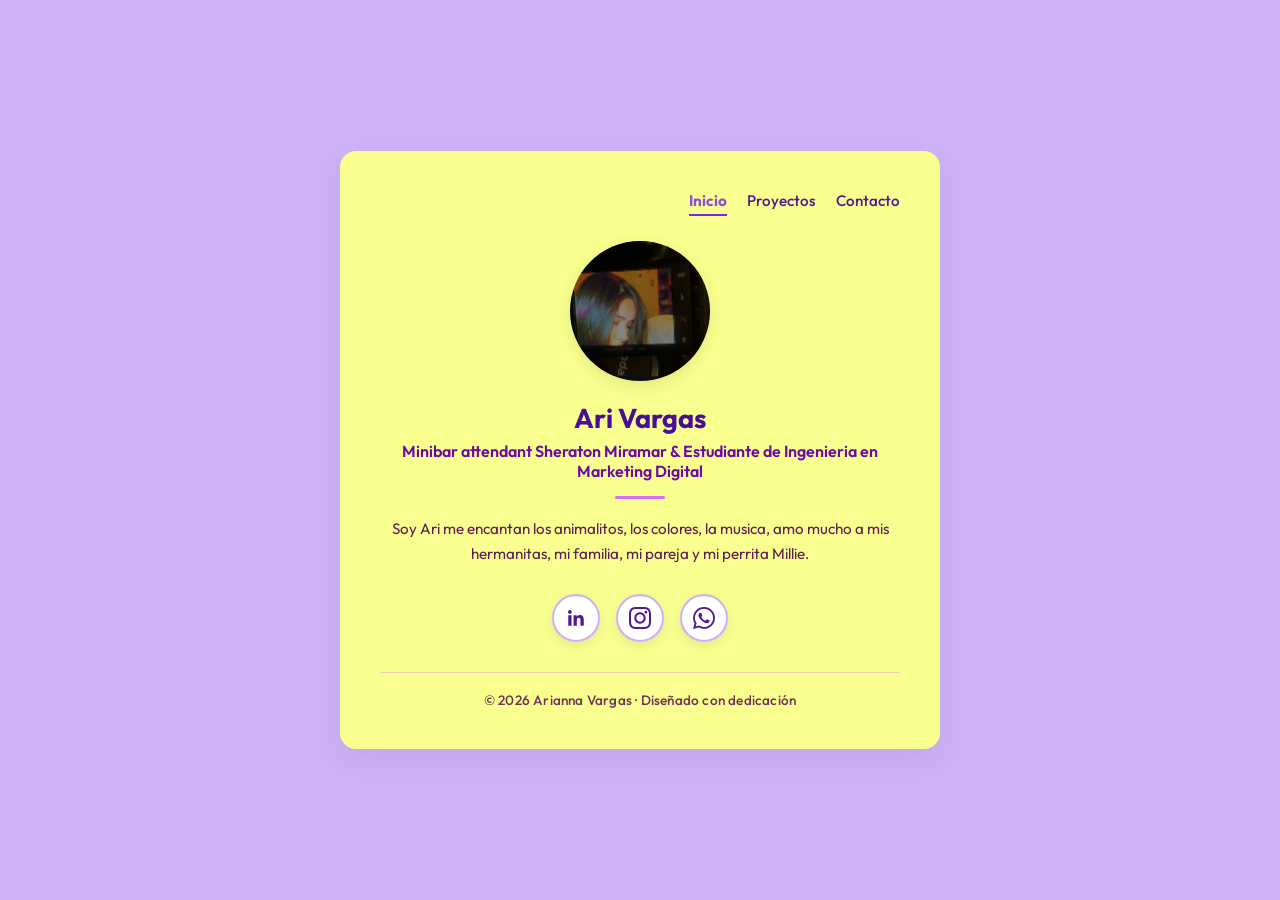
==== commit a787682c: "feat: estructurar HTML5 semantico con header, section, article y footer" ====
--- a/index.html
+++ b/index.html
@@ -17,32 +17,33 @@
 
     <!-- CONTENEDOR CENTRAL (TARJETA) -->
     <main class="card">
-        <!-- Menú de Navegación Superior -->
-        <nav class="nav-menu">
-            <a href="index.html" class="nav-link active">Inicio</a>
-            <a href="proyectos.html" class="nav-link">Proyectos</a>
-            <a href="contacto.html" class="nav-link">Contacto</a>
-        </nav>
+        <!-- Encabezado con Menú de Navegación Superior -->
+        <header class="main-header">
+            <nav class="nav-menu">
+                <a href="index.html" class="nav-link active">Inicio</a>
+                <a href="proyectos.html" class="nav-link">Proyectos</a>
+                <a href="contacto.html" class="nav-link">Contacto</a>
+            </nav>
+        </header>
 
-        <!-- Foto de perfil -->
-        <div id="avatar">
+        <!-- Sección Foto de perfil -->
+        <section id="avatar">
             <img src="img/avatar.jpeg" alt="Foto de perfil de Arianna Vargas">
-        </div>
+        </section>
 
-        <!-- Nombre, rol y biografía -->
-        <div id="bio">
+        <!-- Sección Nombre, rol y biografía -->
+        <section id="bio">
             <h1>Ari Vargas</h1>
             <p class="rol">Minibar attendant Sheraton Miramar & Estudiante de Ingenieria en Marketing Digital</p>
             <hr>
             <p class="descripcion">
                 Soy Ari me encantan los animalitos, los colores, la musica, amo mucho a mis hermanitas, mi familia, mi
                 pareja y mi perrita Millie.
+            </p>
+        </section>
 
-            </p>
-        </div>
-
-        <!-- Enlaces y botones de redes sociales -->
-        <div id="links">
+        <!-- Sección Enlaces y botones de redes sociales -->
+        <section id="links">
             <a href="https://www.linkedin.com/in/arianna-vargas-jiménez-210b1036b/" target="_blank"
                 class="btn-social linkedin" aria-label="LinkedIn" title="LinkedIn">
                 <svg xmlns="http://www.w3.org/2000/svg" width="22" height="22" viewBox="0 0 24 24" fill="currentColor">
@@ -64,7 +65,14 @@
                         d="M.057 24l1.687-6.163c-1.041-1.804-1.588-3.849-1.587-5.946.003-6.556 5.338-11.891 11.893-11.891 3.181.001 6.167 1.24 8.413 3.488 2.245 2.248 3.481 5.236 3.48 8.414-.003 6.557-5.338 11.892-11.893 11.892-1.99-.001-3.951-.5-5.688-1.448l-6.305 1.654zm6.597-3.807c1.676.995 3.276 1.591 5.392 1.592 5.448 0 9.886-4.434 9.889-9.885.002-5.462-4.415-9.89-9.881-9.892-5.452 0-9.887 4.434-9.889 9.884-.001 2.225.651 3.891 1.746 5.634l-.999 3.648 3.742-.981zm11.387-5.464c-.074-.124-.272-.198-.57-.347-.297-.149-1.758-.868-2.031-.967-.272-.099-.47-.149-.669.149-.198.297-.768.967-.941 1.165-.173.198-.347.223-.644.074-.297-.149-1.255-.462-2.39-1.475-.883-.788-1.48-1.761-1.653-2.059-.173-.297-.018-.458.13-.606.134-.133.297-.347.446-.521.151-.172.2-.296.3-.495.099-.198.05-.372-.025-.521-.075-.148-.669-1.611-.916-2.206-.242-.579-.487-.501-.669-.51l-.57-.01c-.198 0-.52.074-.792.372s-1.04 1.016-1.04 2.479 1.065 2.876 1.213 3.074c.149.198 2.095 3.2 5.076 4.487.709.306 1.263.489 1.694.626.712.226 1.36.194 1.872.118.571-.085 1.758-.719 2.006-1.413.248-.695.248-1.29.173-1.414z" />
                 </svg>
             </a>
-        </div>
+        </section>
+
+        <!-- Pie de página semántico -->
+        <footer class="site-footer">
+            <p>&copy; 2026 Arianna Vargas · Diseñado con dedicación</p>
+        </footer>
+
+    </main>
 
 
 
--- a/css/style.css
+++ b/css/style.css
@@ -6,6 +6,10 @@
     padding: 0;
     box-sizing: border-box;
     /* Permite calcular bordes y paddings dentro del tamaño del elemento */
+}
+
+html, body {
+    overflow-x: hidden;
 }
 
 body {
@@ -268,13 +272,17 @@
     box-shadow: 0 5px 20px rgba(80, 24, 145, 0.08);
     display: flex;
     flex-direction: column;
-    transition: transform 0.3s ease, box-shadow 0.3s ease;
-    border: 1px solid rgba(214, 110, 255, 0.2);
+    transition: transform 0.3s ease, box-shadow 0.3s ease, border-color 0.3s ease;
+    border: 2px solid rgba(206, 176, 246, 0.3);
 }
 
 .project-card:hover {
     transform: translateY(-6px);
-    box-shadow: 0 12px 30px rgba(80, 24, 145, 0.16);
+    border-color: #b877f7;
+    /* Efecto de borde iluminado en color lila con resplandor suave */
+    box-shadow: 0 12px 30px rgba(80, 24, 145, 0.16),
+                0 0 20px rgba(184, 119, 247, 0.65),
+                0 0 35px rgba(206, 176, 246, 0.45);
 }
 
 .project-card img {
@@ -435,4 +443,22 @@
     .projects-grid {
         grid-template-columns: 1fr;
     }
+}
+
+/* ==========================================================================
+   10. PIE DE PÁGINA (FOOTER SEMÁNTICO)
+   ========================================================================== */
+.site-footer {
+    margin-top: 30px;
+    padding-top: 18px;
+    border-top: 1px solid rgba(214, 110, 255, 0.35);
+    font-size: 0.85rem;
+    color: #601b53;
+    text-align: center;
+}
+
+.site-footer p {
+    font-weight: 500;
+    opacity: 0.9;
+    letter-spacing: 0.2px;
 }
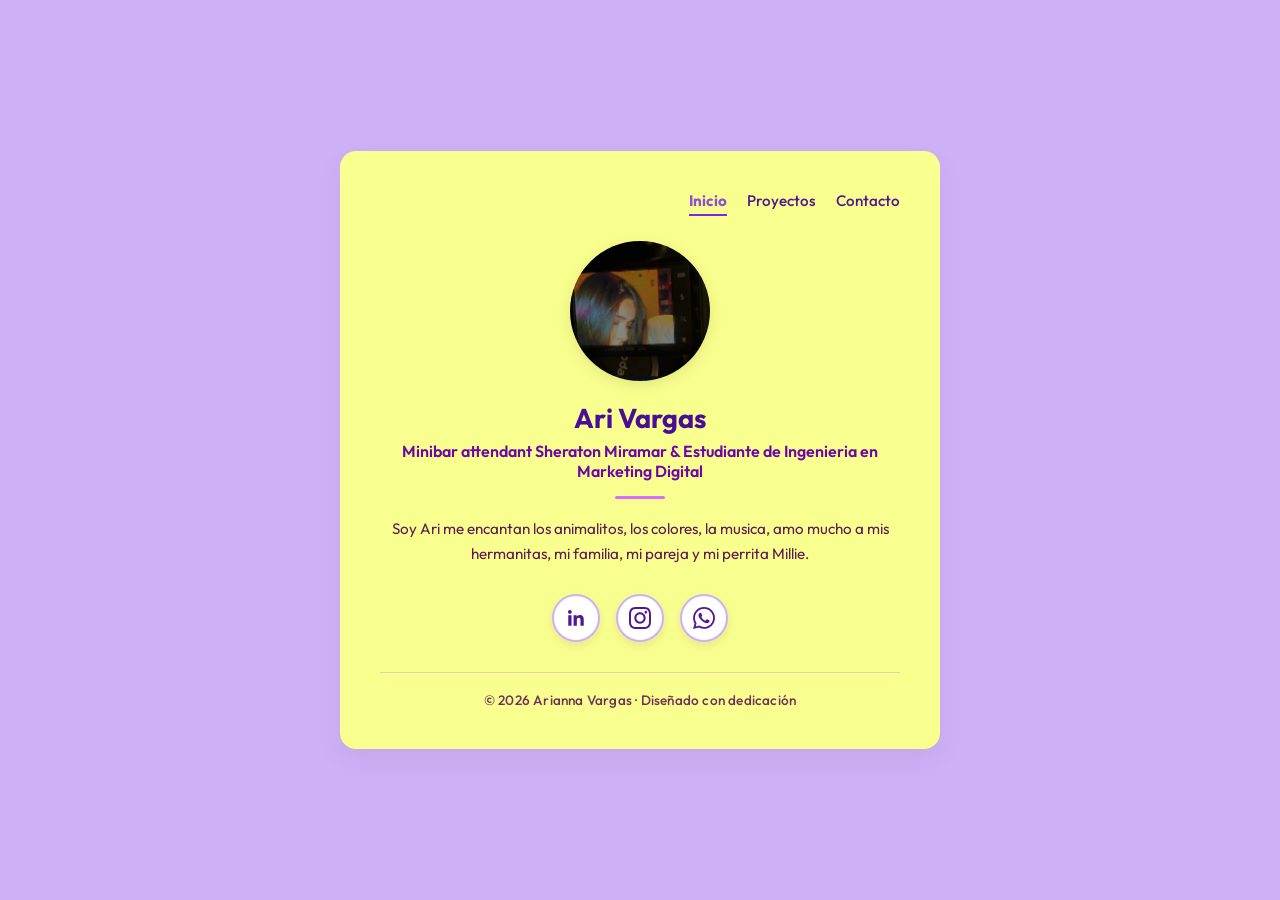
==== commit 3483f5e3: "feat: integrar libreria AOS para animaciones dinamicas al hacer scroll" ====
--- a/index.html
+++ b/index.html
@@ -7,6 +7,8 @@
     <title>Mi Portafolio - Tarjeta de Presentación</title>
     <!-- Vinculación del archivo CSS externo -->
     <link rel="stylesheet" href="css/style.css">
+    <!-- Librería AOS para animaciones al hacer scroll -->
+    <link rel="stylesheet" href="https://unpkg.com/aos@next/dist/aos.css" />
     <!-- Opcional: Tipografía desde Google Fonts (Outfit) -->
     <link rel="preconnect" href="https://fonts.googleapis.com">
     <link rel="preconnect" href="https://fonts.gstatic.com" crossorigin>
@@ -26,13 +28,13 @@
             </nav>
         </header>
 
-        <!-- Sección Foto de perfil -->
-        <section id="avatar">
+        <!-- Sección Foto de perfil con animación AOS -->
+        <section id="avatar" data-aos="zoom-in" data-aos-duration="900">
             <img src="img/avatar.jpeg" alt="Foto de perfil de Arianna Vargas">
         </section>
 
         <!-- Sección Nombre, rol y biografía -->
-        <section id="bio">
+        <section id="bio" data-aos="fade-up" data-aos-delay="100">
             <h1>Ari Vargas</h1>
             <p class="rol">Minibar attendant Sheraton Miramar & Estudiante de Ingenieria en Marketing Digital</p>
             <hr>
@@ -43,7 +45,7 @@
         </section>
 
         <!-- Sección Enlaces y botones de redes sociales -->
-        <section id="links">
+        <section id="links" data-aos="fade-up" data-aos-delay="200">
             <a href="https://www.linkedin.com/in/arianna-vargas-jiménez-210b1036b/" target="_blank"
                 class="btn-social linkedin" aria-label="LinkedIn" title="LinkedIn">
                 <svg xmlns="http://www.w3.org/2000/svg" width="22" height="22" viewBox="0 0 24 24" fill="currentColor">
@@ -67,17 +69,21 @@
             </a>
         </section>
 
-        <!-- Pie de página semántico -->
-        <footer class="site-footer">
+        <!-- Pie de página semántico con animación AOS -->
+        <footer class="site-footer" data-aos="fade-up" data-aos-delay="300">
             <p>&copy; 2026 Arianna Vargas · Diseñado con dedicación</p>
         </footer>
 
     </main>
 
-
-
-
-    </main>
+    <!-- Librería JavaScript de AOS -->
+    <script src="https://unpkg.com/aos@next/dist/aos.js"></script>
+    <script>
+        AOS.init({
+            duration: 800,
+            once: true
+        });
+    </script>
 
 </body>
 
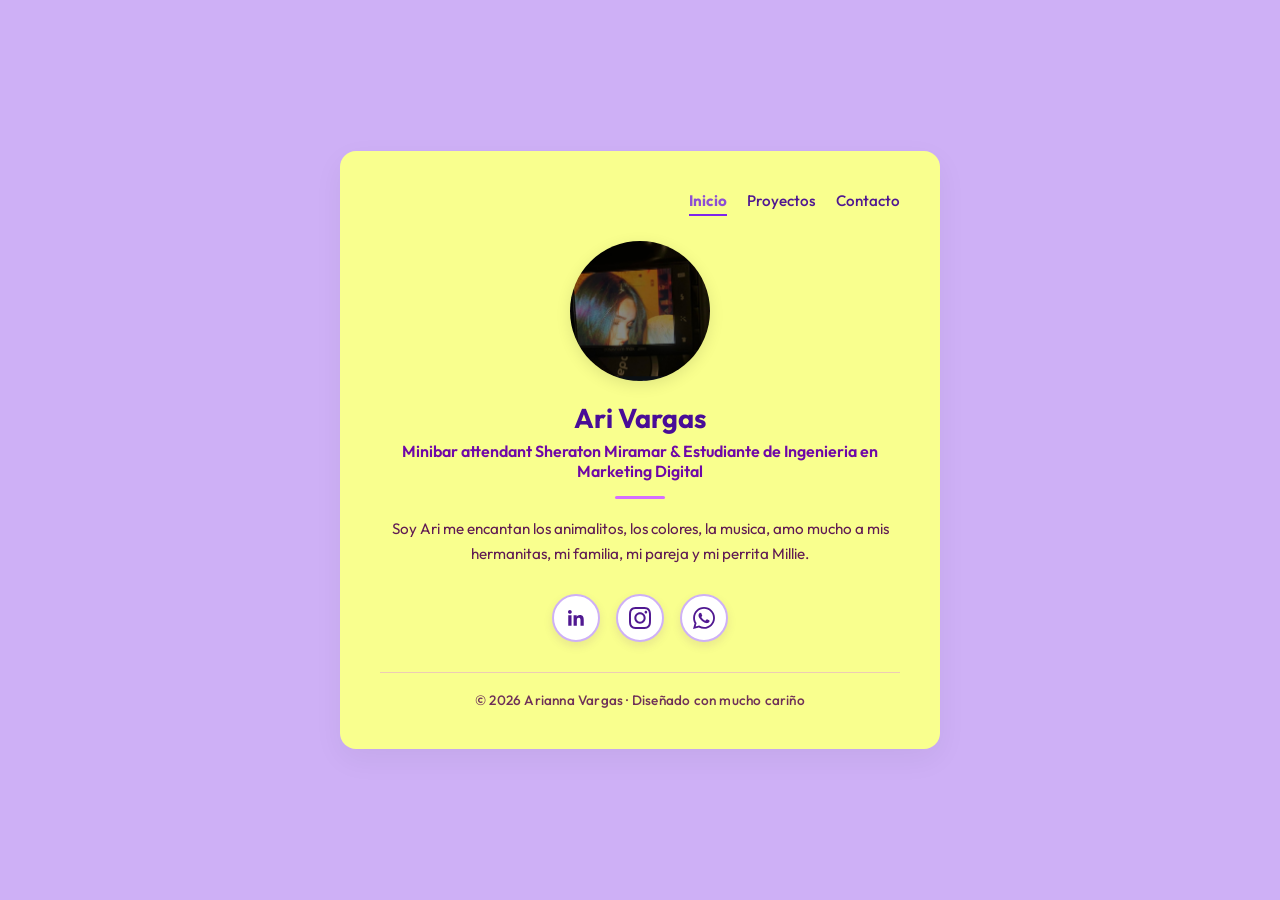
==== commit acb161e0: "cambio de la cosita de abajo" ====
--- a/index.html
+++ b/index.html
@@ -34,7 +34,7 @@
         </section>
 
         <!-- Sección Nombre, rol y biografía -->
-        <section id="bio" data-aos="fade-up" data-aos-delay="100">
+        <header id="bio" data-aos="fade-up" data-aos-delay="100">
             <h1>Ari Vargas</h1>
             <p class="rol">Minibar attendant Sheraton Miramar & Estudiante de Ingenieria en Marketing Digital</p>
             <hr>
@@ -42,37 +42,40 @@
                 Soy Ari me encantan los animalitos, los colores, la musica, amo mucho a mis hermanitas, mi familia, mi
                 pareja y mi perrita Millie.
             </p>
-        </section>
+            </section>
 
-        <!-- Sección Enlaces y botones de redes sociales -->
-        <section id="links" data-aos="fade-up" data-aos-delay="200">
-            <a href="https://www.linkedin.com/in/arianna-vargas-jiménez-210b1036b/" target="_blank"
-                class="btn-social linkedin" aria-label="LinkedIn" title="LinkedIn">
-                <svg xmlns="http://www.w3.org/2000/svg" width="22" height="22" viewBox="0 0 24 24" fill="currentColor">
-                    <path
-                        d="M20.447 20.452h-3.554v-5.569c0-1.328-.027-3.037-1.852-3.037-1.853 0-2.136 1.445-2.136 2.939v5.667H9.351V9h3.414v1.561h.046c.477-.9 1.637-1.85 3.37-1.85 3.601 0 4.267 2.37 4.267 5.455v6.286zM5.337 7.433c-1.144 0-2.063-.926-2.063-2.065 0-1.138.92-2.063 2.063-2.063 1.14 0 2.064.925 2.064 2.063 0 1.139-.925 2.065-2.064 2.065zm1.782 13.019H3.555V9h3.564v11.452z" />
-                </svg>
-            </a>
-            <a href="https://www.instagram.com/mnk.arii/" target="_blank" class="btn-social instagram"
-                aria-label="Instagram" title="Instagram">
-                <svg xmlns="http://www.w3.org/2000/svg" width="22" height="22" viewBox="0 0 24 24" fill="currentColor">
-                    <path
-                        d="M12 2.163c3.204 0 3.584.012 4.85.07 3.252.148 4.771 1.691 4.919 4.919.058 1.265.069 1.645.069 4.849 0 3.205-.012 3.584-.069 4.849-.149 3.225-1.664 4.771-4.919 4.919-1.266.058-1.644.07-4.85.07-3.204 0-3.584-.012-4.849-.07-3.26-.149-4.771-1.699-4.919-4.92-.058-1.265-.07-1.644-.07-4.849 0-3.204.013-3.583.07-4.849.149-3.227 1.664-4.771 4.919-4.919 1.266-.057 1.645-.069 4.849-.069zm0-2.163c-3.259 0-3.667.014-4.947.072-4.358.2-6.78 2.618-6.98 6.98-.059 1.281-.073 1.689-.073 4.948 0 3.259.014 3.668.072 4.948.2 4.358 2.618 6.78 6.98 6.98 1.281.058 1.689.072 4.948.072 3.259 0 3.668-.014 4.948-.072 4.354-.2 6.782-2.618 6.979-6.98.059-1.28.073-1.689.073-4.948 0-3.259-.014-3.667-.072-4.947-.196-4.354-2.617-6.78-6.979-6.98-1.281-.059-1.69-.073-4.949-.073zm0 5.838c-3.403 0-6.162 2.759-6.162 6.162s2.759 6.163 6.162 6.163 6.162-2.759 6.162-6.163c0-3.403-2.759-6.162-6.162-6.162zm0 10.162c-2.209 0-4-1.79-4-4 0-2.209 1.791-4 4-4s4 1.791 4 4c0 2.21-1.791 4-4 4zm6.406-11.845c-.796 0-1.441.645-1.441 1.44s.645 1.44 1.441 1.44c.795 0 1.439-.645 1.439-1.44s-.644-1.44-1.439-1.44z" />
-                </svg>
-            </a>
-            <a href="https://wa.me/56926053711" target="_blank" class="btn-social whatsapp" aria-label="WhatsApp"
-                title="WhatsApp">
-                <svg xmlns="http://www.w3.org/2000/svg" width="22" height="22" viewBox="0 0 24 24" fill="currentColor">
-                    <path
-                        d="M.057 24l1.687-6.163c-1.041-1.804-1.588-3.849-1.587-5.946.003-6.556 5.338-11.891 11.893-11.891 3.181.001 6.167 1.24 8.413 3.488 2.245 2.248 3.481 5.236 3.48 8.414-.003 6.557-5.338 11.892-11.893 11.892-1.99-.001-3.951-.5-5.688-1.448l-6.305 1.654zm6.597-3.807c1.676.995 3.276 1.591 5.392 1.592 5.448 0 9.886-4.434 9.889-9.885.002-5.462-4.415-9.89-9.881-9.892-5.452 0-9.887 4.434-9.889 9.884-.001 2.225.651 3.891 1.746 5.634l-.999 3.648 3.742-.981zm11.387-5.464c-.074-.124-.272-.198-.57-.347-.297-.149-1.758-.868-2.031-.967-.272-.099-.47-.149-.669.149-.198.297-.768.967-.941 1.165-.173.198-.347.223-.644.074-.297-.149-1.255-.462-2.39-1.475-.883-.788-1.48-1.761-1.653-2.059-.173-.297-.018-.458.13-.606.134-.133.297-.347.446-.521.151-.172.2-.296.3-.495.099-.198.05-.372-.025-.521-.075-.148-.669-1.611-.916-2.206-.242-.579-.487-.501-.669-.51l-.57-.01c-.198 0-.52.074-.792.372s-1.04 1.016-1.04 2.479 1.065 2.876 1.213 3.074c.149.198 2.095 3.2 5.076 4.487.709.306 1.263.489 1.694.626.712.226 1.36.194 1.872.118.571-.085 1.758-.719 2.006-1.413.248-.695.248-1.29.173-1.414z" />
-                </svg>
-            </a>
-        </section>
+            <!-- Sección Enlaces y botones de redes sociales -->
+            <section id="links" data-aos="fade-up" data-aos-delay="200">
+                <a href="https://www.linkedin.com/in/arianna-vargas-jiménez-210b1036b/" target="_blank"
+                    class="btn-social linkedin" aria-label="LinkedIn" title="LinkedIn">
+                    <svg xmlns="http://www.w3.org/2000/svg" width="22" height="22" viewBox="0 0 24 24"
+                        fill="currentColor">
+                        <path
+                            d="M20.447 20.452h-3.554v-5.569c0-1.328-.027-3.037-1.852-3.037-1.853 0-2.136 1.445-2.136 2.939v5.667H9.351V9h3.414v1.561h.046c.477-.9 1.637-1.85 3.37-1.85 3.601 0 4.267 2.37 4.267 5.455v6.286zM5.337 7.433c-1.144 0-2.063-.926-2.063-2.065 0-1.138.92-2.063 2.063-2.063 1.14 0 2.064.925 2.064 2.063 0 1.139-.925 2.065-2.064 2.065zm1.782 13.019H3.555V9h3.564v11.452z" />
+                    </svg>
+                </a>
+                <a href="https://www.instagram.com/mnk.arii/" target="_blank" class="btn-social instagram"
+                    aria-label="Instagram" title="Instagram">
+                    <svg xmlns="http://www.w3.org/2000/svg" width="22" height="22" viewBox="0 0 24 24"
+                        fill="currentColor">
+                        <path
+                            d="M12 2.163c3.204 0 3.584.012 4.85.07 3.252.148 4.771 1.691 4.919 4.919.058 1.265.069 1.645.069 4.849 0 3.205-.012 3.584-.069 4.849-.149 3.225-1.664 4.771-4.919 4.919-1.266.058-1.644.07-4.85.07-3.204 0-3.584-.012-4.849-.07-3.26-.149-4.771-1.699-4.919-4.92-.058-1.265-.07-1.644-.07-4.849 0-3.204.013-3.583.07-4.849.149-3.227 1.664-4.771 4.919-4.919 1.266-.057 1.645-.069 4.849-.069zm0-2.163c-3.259 0-3.667.014-4.947.072-4.358.2-6.78 2.618-6.98 6.98-.059 1.281-.073 1.689-.073 4.948 0 3.259.014 3.668.072 4.948.2 4.358 2.618 6.78 6.98 6.98 1.281.058 1.689.072 4.948.072 3.259 0 3.668-.014 4.948-.072 4.354-.2 6.782-2.618 6.979-6.98.059-1.28.073-1.689.073-4.948 0-3.259-.014-3.667-.072-4.947-.196-4.354-2.617-6.78-6.979-6.98-1.281-.059-1.69-.073-4.949-.073zm0 5.838c-3.403 0-6.162 2.759-6.162 6.162s2.759 6.163 6.162 6.163 6.162-2.759 6.162-6.163c0-3.403-2.759-6.162-6.162-6.162zm0 10.162c-2.209 0-4-1.79-4-4 0-2.209 1.791-4 4-4s4 1.791 4 4c0 2.21-1.791 4-4 4zm6.406-11.845c-.796 0-1.441.645-1.441 1.44s.645 1.44 1.441 1.44c.795 0 1.439-.645 1.439-1.44s-.644-1.44-1.439-1.44z" />
+                    </svg>
+                </a>
+                <a href="https://wa.me/56926053711" target="_blank" class="btn-social whatsapp" aria-label="WhatsApp"
+                    title="WhatsApp">
+                    <svg xmlns="http://www.w3.org/2000/svg" width="22" height="22" viewBox="0 0 24 24"
+                        fill="currentColor">
+                        <path
+                            d="M.057 24l1.687-6.163c-1.041-1.804-1.588-3.849-1.587-5.946.003-6.556 5.338-11.891 11.893-11.891 3.181.001 6.167 1.24 8.413 3.488 2.245 2.248 3.481 5.236 3.48 8.414-.003 6.557-5.338 11.892-11.893 11.892-1.99-.001-3.951-.5-5.688-1.448l-6.305 1.654zm6.597-3.807c1.676.995 3.276 1.591 5.392 1.592 5.448 0 9.886-4.434 9.889-9.885.002-5.462-4.415-9.89-9.881-9.892-5.452 0-9.887 4.434-9.889 9.884-.001 2.225.651 3.891 1.746 5.634l-.999 3.648 3.742-.981zm11.387-5.464c-.074-.124-.272-.198-.57-.347-.297-.149-1.758-.868-2.031-.967-.272-.099-.47-.149-.669.149-.198.297-.768.967-.941 1.165-.173.198-.347.223-.644.074-.297-.149-1.255-.462-2.39-1.475-.883-.788-1.48-1.761-1.653-2.059-.173-.297-.018-.458.13-.606.134-.133.297-.347.446-.521.151-.172.2-.296.3-.495.099-.198.05-.372-.025-.521-.075-.148-.669-1.611-.916-2.206-.242-.579-.487-.501-.669-.51l-.57-.01c-.198 0-.52.074-.792.372s-1.04 1.016-1.04 2.479 1.065 2.876 1.213 3.074c.149.198 2.095 3.2 5.076 4.487.709.306 1.263.489 1.694.626.712.226 1.36.194 1.872.118.571-.085 1.758-.719 2.006-1.413.248-.695.248-1.29.173-1.414z" />
+                    </svg>
+                </a>
+            </section>
 
-        <!-- Pie de página semántico con animación AOS -->
-        <footer class="site-footer" data-aos="fade-up" data-aos-delay="300">
-            <p>&copy; 2026 Arianna Vargas · Diseñado con dedicación</p>
-        </footer>
+            <!-- Pie de página semántico con animación AOS -->
+            <footer class="site-footer" data-aos="fade-up" data-aos-delay="300">
+                <p>&copy; 2026 Arianna Vargas · Diseñado con mucho cariño</p>
+            </footer>
 
     </main>
 
--- a/css/style.css
+++ b/css/style.css
@@ -8,7 +8,8 @@
     /* Permite calcular bordes y paddings dentro del tamaño del elemento */
 }
 
-html, body {
+html,
+body {
     overflow-x: hidden;
 }
 
@@ -281,8 +282,8 @@
     border-color: #b877f7;
     /* Efecto de borde iluminado en color lila con resplandor suave */
     box-shadow: 0 12px 30px rgba(80, 24, 145, 0.16),
-                0 0 20px rgba(184, 119, 247, 0.65),
-                0 0 35px rgba(206, 176, 246, 0.45);
+        0 0 20px rgba(184, 119, 247, 0.65),
+        0 0 35px rgba(206, 176, 246, 0.45);
 }
 
 .project-card img {
